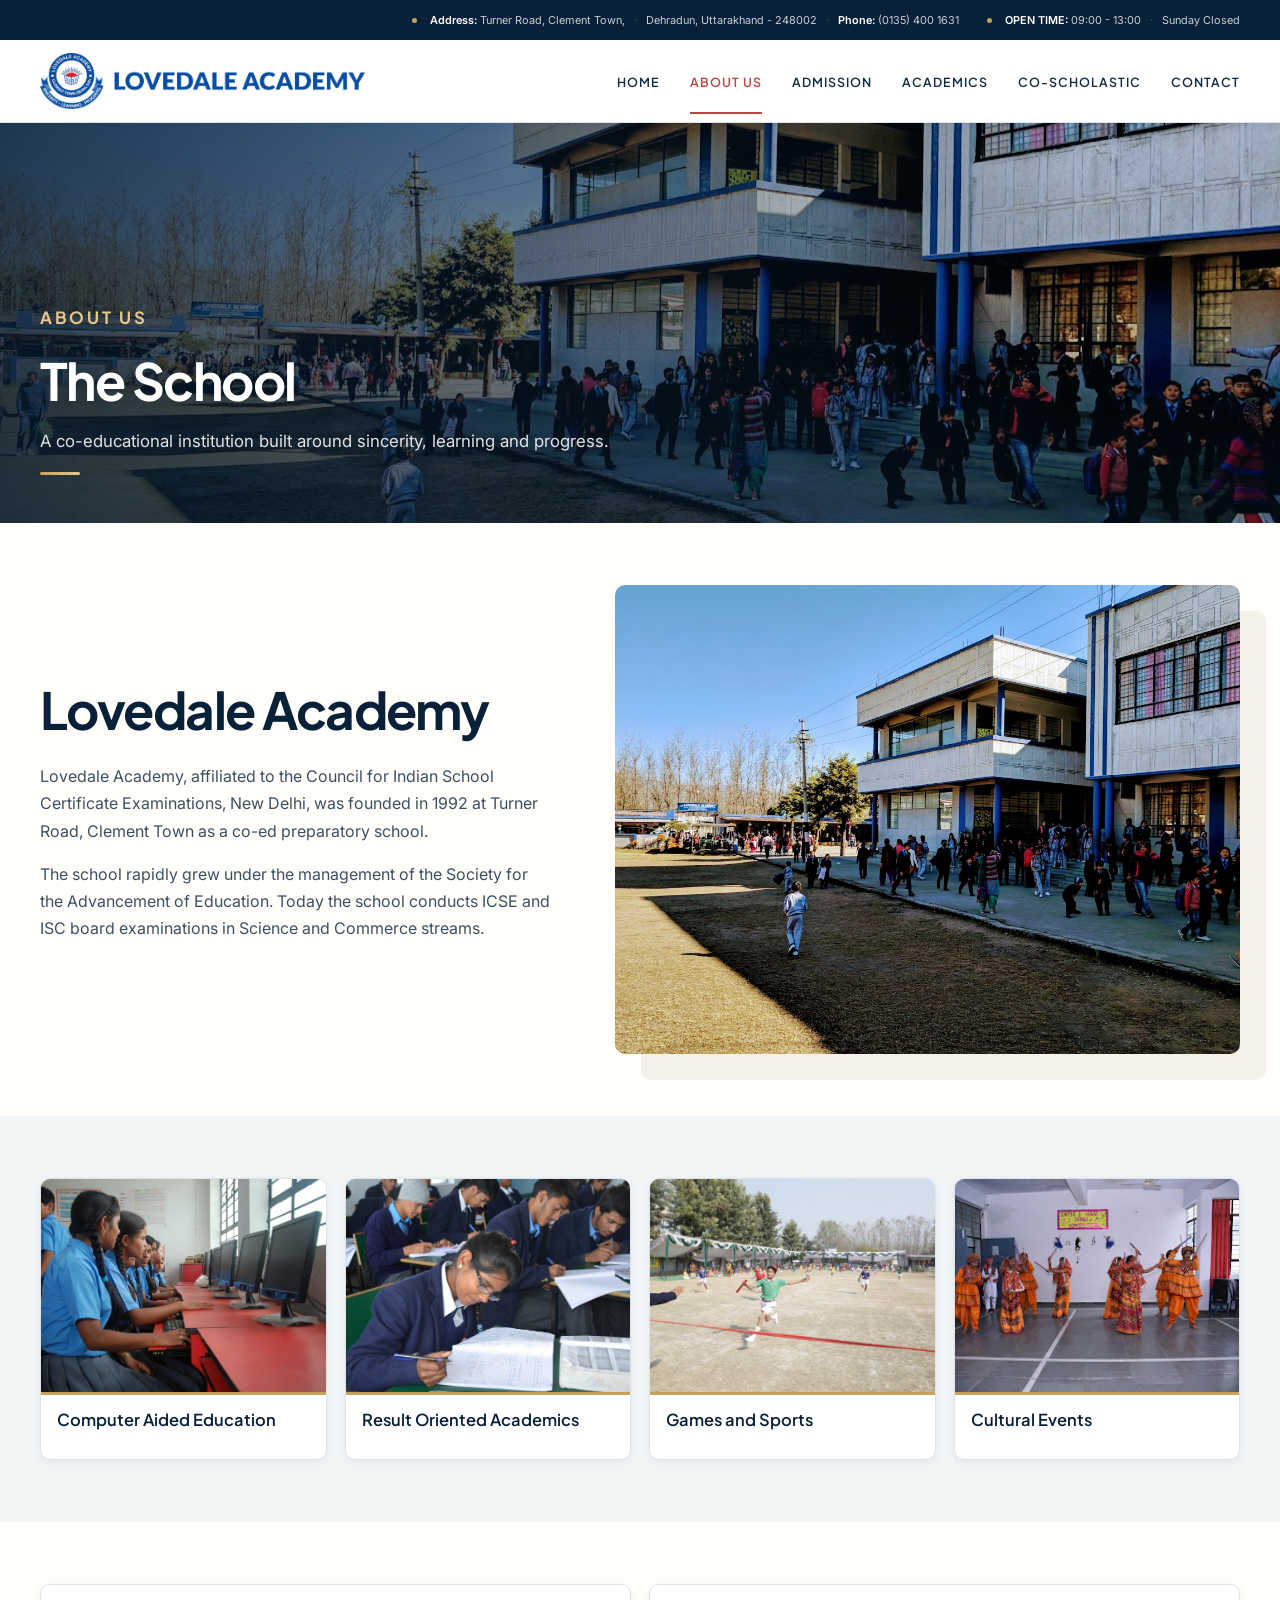
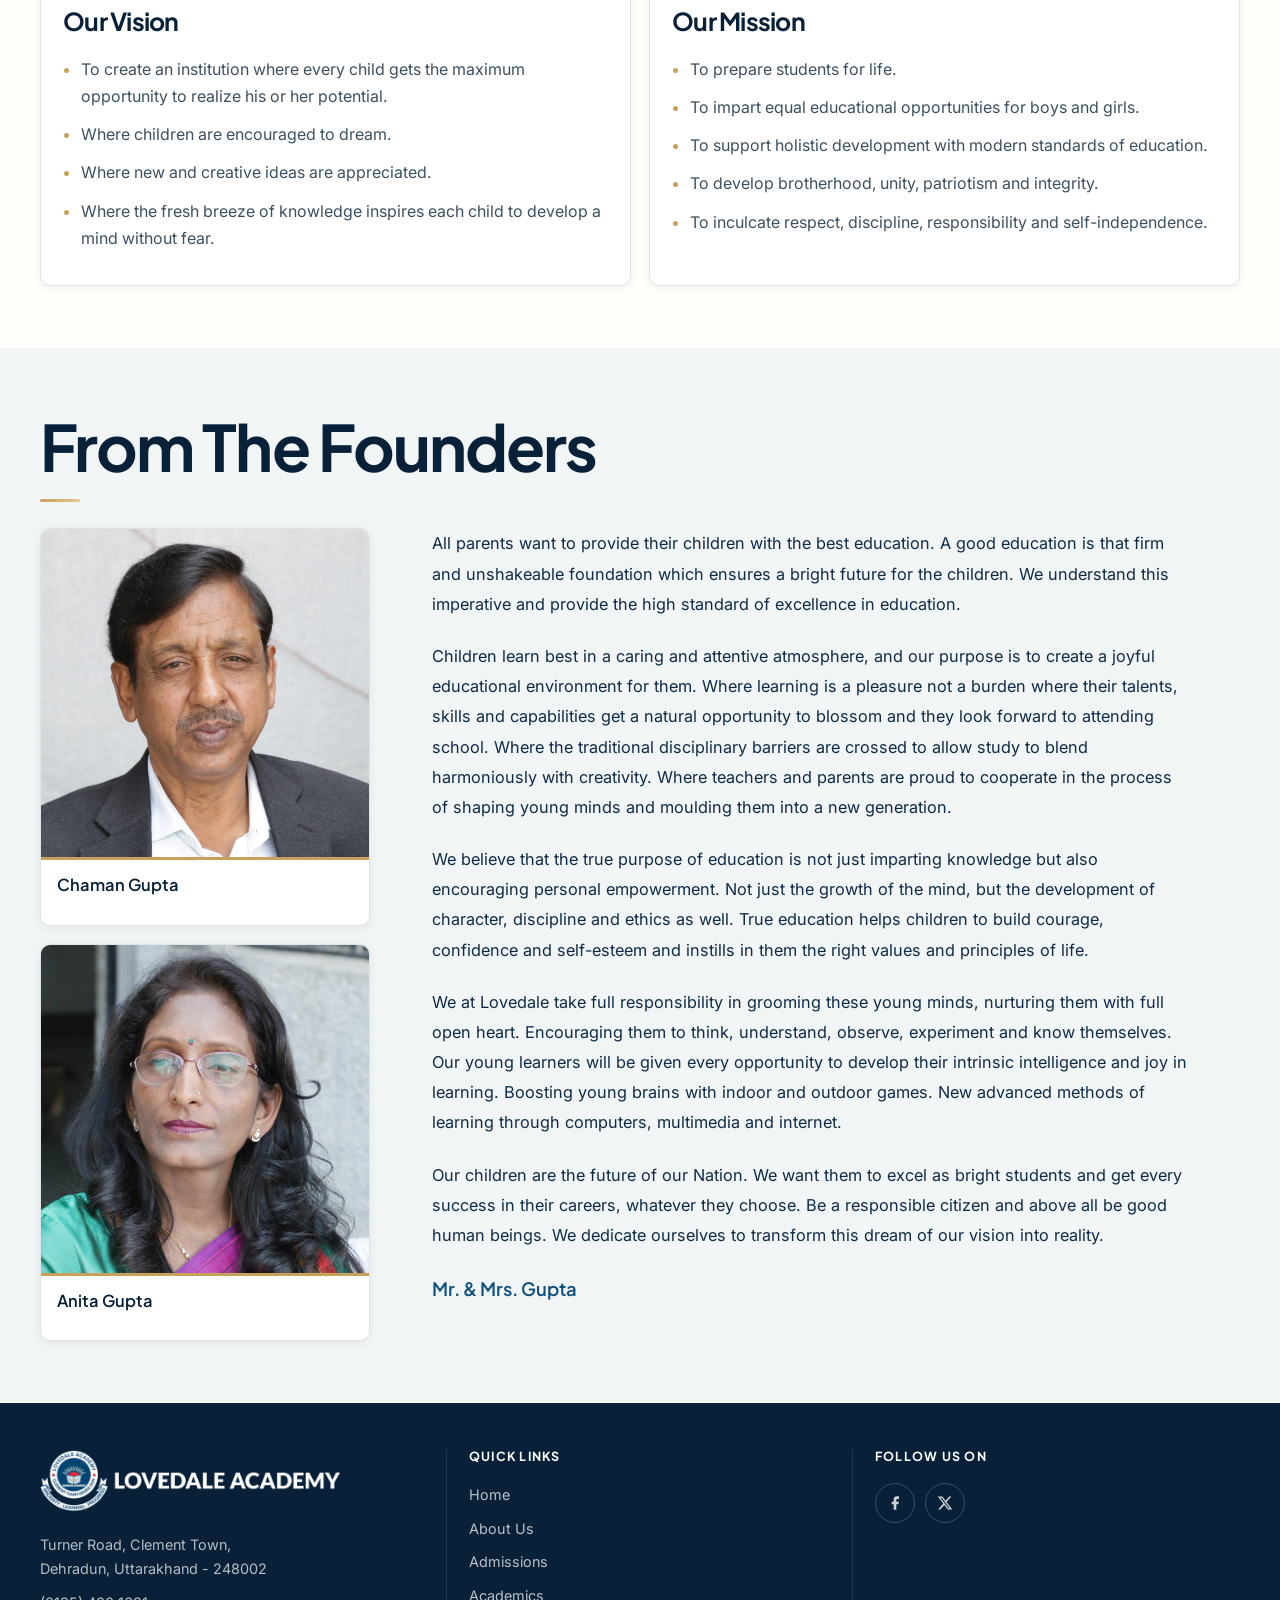
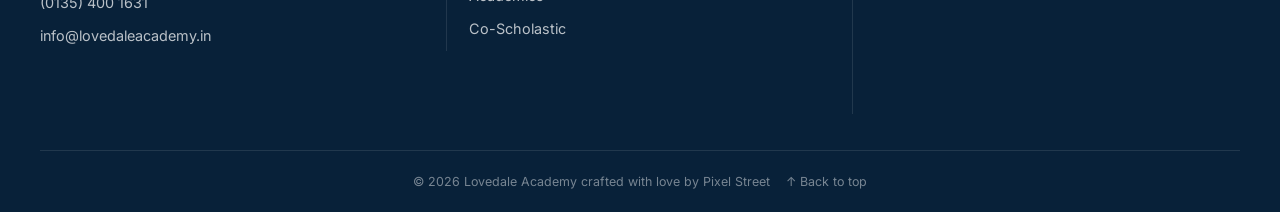
==== about-us/index.html @ 9c89d518 "Add high-res crest favicons, hero preloads, standardized tel links, and top body anchor across all p" ====
<!doctype html>
<html lang="en">
<head><meta charset="utf-8"><meta name="viewport" content="width=device-width, initial-scale=1"><title>About Us | Lovedale Academy</title><meta name="description" content="About Lovedale Academy, its vision, mission and founders — an ICSE school in Dehradun since 1992."><meta name="theme-color" content="#082139"><meta property="og:title" content="About Us | Lovedale Academy"><meta property="og:description" content="Learn about our history, vision, mission and founders."><meta property="og:type" content="website"><link rel="icon" type="image/png" sizes="32x32" href="../assets/images/favicon-32.png"><link rel="apple-touch-icon" sizes="180x180" href="../assets/images/favicon.png"><link rel="preconnect" href="https://fonts.googleapis.com"><link rel="preconnect" href="https://fonts.gstatic.com" crossorigin><link rel="preload" as="image" href="../assets/images/site/media/2022/03/the-school-img.jpg" fetchpriority="high"><link rel="stylesheet" href="../assets/css/lovedale.css?v=10"></head>
<body id="top">
  <header class="site-header">
    <div class="topbar">
      <div class="wrap">
        <a class="top-logo" href="../" aria-label="Lovedale Academy home"><img src="../assets/images/site/media/2022/04/lovedale-logo-full.png" alt="Lovedale Academy"></a>
        <div class="top-widgets" aria-label="School contact details">
          <div class="header-widget address-widget">
            <span class="header-icon" aria-hidden="true"></span>
            <div class="widget-copy"><p><strong>Address:</strong> Turner Road, Clement Town,</p><p>Dehradun, Uttarakhand - 248002</p><p><strong>Phone:</strong> (0135) 400 1631</p></div>
          </div>
          <div class="header-widget time-widget">
            <span class="header-icon" aria-hidden="true"></span>
            <div class="widget-copy"><p><strong>OPEN TIME:</strong> 09:00 - 13:00</p><p>Sunday Closed</p></div>
          </div>
        </div>
      </div>
    </div>
    <nav class="nav" aria-label="Main navigation"><div class="wrap">
      <a class="brand" href="../"><img class="brand-mark" src="../assets/images/site/media/2022/04/Lovedale_trans_logo-1-full.png" alt="Lovedale Academy logo"><span><strong>Lovedale Academy</strong><span>Sincerity ⏺ Learning ⏺ Progress</span></span></a>
      <button class="nav-toggle" type="button" aria-expanded="false" aria-label="Open navigation"><span></span><span></span><span></span><span></span></button>
      <ul class="menu"><li><a href="../">Home</a></li><li><a href="../about-us/" aria-current="page">About Us</a></li><li><a href="../admission/">Admission</a></li><li><a href="../academics/">Academics</a></li><li><a href="../co-scholastic/">Co-scholastic</a></li><li><a href="../contact-us/">Contact</a></li></ul>
    </div></nav>
  </header>
  <main>
    <section class="section split-page split-about"><div class="section-head"><p class="eyebrow">About Us</p><h1>The School</h1><p class="lead">A co-educational institution built around sincerity, learning and progress.</p></div></section>
    <section class="section"><div class="feature"><div><h2>Lovedale Academy</h2><p>Lovedale Academy, affiliated to the Council for Indian School Certificate Examinations, New Delhi, was founded in 1992 at Turner Road, Clement Town as a co-ed preparatory school.</p><p>The school rapidly grew under the management of the Society for the Advancement of Education. Today the school conducts ICSE and ISC board examinations in Science and Commerce streams.</p></div><img src="../assets/images/site/media/2022/03/the-school-img.jpg" alt="Lovedale Academy campus"></div></section>
    <section class="section soft"><div class="inner"><div class="grid four"><article class="card"><img src="../assets/images/site/media/2022/03/computer.jpg" alt="Computer aided education"><div class="body"><h3>Computer Aided Education</h3></div></article><article class="card"><img src="../assets/images/site/media/2022/03/exam3.jpg" alt="Students in examination"><div class="body"><h3>Result Oriented Academics</h3></div></article><article class="card"><img src="../assets/images/site/media/2022/03/sports.jpg" alt="Sports facilities"><div class="body"><h3>Games and Sports</h3></div></article><article class="card"><img src="../assets/images/site/media/2022/03/cultural.jpg" alt="Cultural events"><div class="body"><h3>Cultural Events</h3></div></article></div></div></section>
    <section class="section"><div class="grid two"><article class="card pad"><h2>Our Vision</h2><ul class="list"><li>To create an institution where every child gets the maximum opportunity to realize his or her potential.</li><li>Where children are encouraged to dream.</li><li>Where new and creative ideas are appreciated.</li><li>Where the fresh breeze of knowledge inspires each child to develop a mind without fear.</li></ul></article><article class="card pad"><h2>Our Mission</h2><ul class="list"><li>To prepare students for life.</li><li>To impart equal educational opportunities for boys and girls.</li><li>To support holistic development with modern standards of education.</li><li>To develop brotherhood, unity, patriotism and integrity.</li><li>To inculcate respect, discipline, responsibility and self-independence.</li></ul></article></div></section>
    <section class="section soft">
      <div class="inner">
        <div class="section-head">
          <h2>From The Founders</h2>
        </div>
        <div class="founders">
          <div class="founder-portraits">
            <article class="card"><img src="../assets/images/site/media/2022/03/founder-1.jpg" alt="Chaman Gupta"><div class="body"><h3>Chaman Gupta</h3></div></article>
            <article class="card"><img src="../assets/images/site/media/2022/03/founder-2.jpg" alt="Anita Gupta"><div class="body"><h3>Anita Gupta</h3></div></article>
          </div>
          <div class="founder-copy">
            <p>All parents want to provide their children with the best education. A good education is that firm and unshakeable foundation which ensures a bright future for the children. We understand this imperative and provide the high standard of excellence in education.</p>
            <p>Children learn best in a caring and attentive atmosphere, and our purpose is to create a joyful educational environment for them. Where learning is a pleasure not a burden where their talents, skills and capabilities get a natural opportunity to blossom and they look forward to attending school. Where the traditional disciplinary barriers are crossed to allow study to blend harmoniously with creativity. Where teachers and parents are proud to cooperate in the process of shaping young minds and moulding them into a new generation.</p>
            <p>We believe that the true purpose of education is not just imparting knowledge but also encouraging personal empowerment. Not just the growth of the mind, but the development of character, discipline and ethics as well. True education helps children to build courage, confidence and self-esteem and instills in them the right values and principles of life.</p>
            <p>We at Lovedale take full responsibility in grooming these young minds, nurturing them with full open heart. Encouraging them to think, understand, observe, experiment and know themselves. Our young learners will be given every opportunity to develop their intrinsic intelligence and joy in learning. Boosting young brains with indoor and outdoor games. New advanced methods of learning through computers, multimedia and internet.</p>
            <p>Our children are the future of our Nation. We want them to excel as bright students and get every success in their careers, whatever they choose. Be a responsible citizen and above all be good human beings. We dedicate ourselves to transform this dream of our vision into reality.</p>
            <p class="founder-signature">Mr. &amp; Mrs. Gupta</p>
          </div>
        </div>
      </div>
    </section>
  </main>
  <footer class="footer"><div class="wrap"><div class="grid three"><div><h3>Lovedale Academy</h3><p>Turner Road, Clement Town,<br>Dehradun, Uttarakhand - 248002</p><p><a href="tel:+911354001631">(0135) 400 1631</a></p><p><a href="mailto:info@lovedaleacademy.in">info@lovedaleacademy.in</a></p></div><div><h3>Quick Links</h3><p><a href="../">Home</a></p><p><a href="../about-us/">About Us</a></p><p><a href="../admission/">Admissions</a></p><p><a href="../academics/">Academics</a></p><p><a href="../co-scholastic/">Co-Scholastic</a></p></div><div><h3>Follow Us On</h3><p class="social"><a href="https://www.facebook.com/pages/category/Private-School/Lovedale-Academy-206906786098849/" aria-label="Facebook" rel="noopener noreferrer" target="_blank"><svg viewBox="0 0 24 24" aria-hidden="true" fill="currentColor"><path d="M18 2h-3a5 5 0 0 0-5 5v3H7v4h3v8h4v-8h3l1-4h-4V7a1 1 0 0 1 1-1h3z"/></svg></a><a href="https://twitter.com/LovedaleAcademy" aria-label="Twitter / X" rel="noopener noreferrer" target="_blank"><svg viewBox="0 0 24 24" aria-hidden="true" fill="currentColor"><path d="M18.244 2.25h3.308l-7.227 8.26 8.502 11.24H16.17l-5.214-6.817L4.99 21.75H1.68l7.73-8.835L1.254 2.25H8.08l4.713 6.231zm-1.161 17.52h1.833L7.084 4.126H5.117z"/></svg></a></p><iframe class="footer-map" title="Lovedale Academy location" loading="lazy" referrerpolicy="no-referrer-when-downgrade" src="https://www.google.com/maps/embed?pb=!1m14!1m8!1m3!1d5794.670298335396!2d77.99849138282258!3d30.278925194876223!3m2!1i1024!2i768!4f13.1!3m3!1m2!1s0x0%3A0x893889ed2d765c8!2sLovedale%20Academy!5e0!3m2!1sen!2sin!4v1650264212124!5m2!1sen!2sin"></iframe></div></div><div class="bottom">© 2026 Lovedale Academy crafted with love by Pixel Street <a class="back-to-top" href="#top">↑ Back to top</a></div></div></footer><script src="../assets/js/main.js"></script>
</body>
</html>
---- assets/css/lovedale.css ----
@import url("https://fonts.googleapis.com/css2?family=Plus+Jakarta+Sans:wght@400;500;600;700;800&family=Inter:wght@400;500;600&display=swap");

:root {
  --ink: #102b46;
  --ink-strong: #082139;
  --blue: #0d4f7a;
  --blue-soft: #e8f0f5;
  --red: #b9473d;
  --gold: #c7a15a;
  --gold-light: #e6c98a;
  --paper: #fffefa;
  --cream: #f5f1e8;
  --mist: #f2f5f6;
  --text: #3d5060;
  --muted: #5e7282;
  --line: #dfe5e7;
  --white: #ffffff;
  --shadow-sm: 0 2px 8px rgba(16, 43, 70, 0.07);
  --shadow: 0 8px 32px rgba(16, 43, 70, 0.1);
  --shadow-lg: 0 20px 56px rgba(16, 43, 70, 0.14);
  --radius: 10px;
  --radius-sm: 6px;
  font-family: "Inter", -apple-system, BlinkMacSystemFont, "Segoe UI", sans-serif;
}

* {
  box-sizing: border-box;
}

html {
  scroll-behavior: smooth;
  overflow-x: hidden;
}

body {
  margin: 0;
  color: var(--text);
  background: var(--paper);
  font-size: 16px;
  line-height: 1.7;
  -webkit-font-smoothing: antialiased;
  -webkit-tap-highlight-color: transparent;
  overflow-x: hidden;
}

body.menu-open {
  overflow: hidden;
}

img {
  display: block;
  max-width: 100%;
}

a {
  color: var(--ink);
  text-decoration: none;
  transition: color 180ms ease, background-color 180ms ease, border-color 180ms ease, transform 200ms ease, box-shadow 200ms ease;
}

a:hover {
  color: var(--red);
}

a:focus-visible,
button:focus-visible {
  outline: 3px solid rgba(199, 161, 90, 0.7);
  outline-offset: 4px;
}

.wrap,
.section,
.footer .wrap {
  width: min(1200px, calc(100% - 48px));
  margin: 0 auto;
}

/* ─── HEADER ─── */

.site-header {
  position: relative;
  z-index: 40;
  background: var(--white);
}

.topbar {
  background: var(--ink-strong);
  color: var(--white);
}

.topbar .wrap {
  min-height: 40px;
  display: flex;
  align-items: center;
  justify-content: flex-end;
  gap: 24px;
}

.top-logo {
  display: none;
}

.top-logo img {
  width: 100%;
  height: auto;
}

.top-widgets {
  display: flex;
  align-items: center;
  gap: 28px;
  margin-left: auto;
}

.header-widget {
  display: flex;
  align-items: center;
}

.header-icon {
  width: 5px;
  height: 5px;
  flex: 0 0 auto;
  margin-right: 13px;
  border-radius: 50%;
  background: var(--gold);
}

.widget-copy {
  display: flex;
  align-items: center;
  gap: 9px;
  padding-left: 0;
  border-left: 0;
}

.widget-copy p {
  margin: 0;
  color: rgba(255, 255, 255, 0.78);
  font-size: 0.68rem;
  line-height: 1.3;
  white-space: nowrap;
}

.widget-copy p + p::before {
  content: "·";
  margin-right: 9px;
  color: rgba(255, 255, 255, 0.3);
}

.widget-copy strong {
  color: var(--white);
  font-weight: 600;
}

/* ─── NAV ─── */

.nav {
  position: sticky;
  top: 0;
  z-index: 35;
  background: rgba(255, 255, 255, 0.96);
  border-top: 0;
  border-bottom: 1px solid var(--line);
  backdrop-filter: blur(14px);
  -webkit-backdrop-filter: blur(14px);
  box-shadow: var(--shadow-sm);
}

.nav .wrap {
  min-height: 82px;
  display: flex;
  align-items: center;
  justify-content: space-between;
  gap: 36px;
}

.brand {
  display: flex;
  width: min(325px, 30vw);
  flex: 0 0 auto;
}

.brand-mark {
  width: 100%;
  height: 58px;
  object-fit: contain;
  object-position: left center;
}

.brand > span {
  display: none;
}

.menu {
  display: flex;
  align-items: center;
  justify-content: center;
  gap: 30px;
  margin: 0;
  padding: 0;
  list-style: none;
}

.menu a {
  position: relative;
  display: block;
  padding: 22px 0 20px;
  color: var(--ink);
  font-family: "Plus Jakarta Sans", sans-serif;
  font-size: 0.78rem;
  font-weight: 600;
  letter-spacing: 0.08em;
  line-height: 24px;
  text-transform: uppercase;
}

.menu a::after {
  content: "";
  position: absolute;
  right: 0;
  bottom: 0;
  left: 0;
  height: 2px;
  background: var(--red);
  transform: scaleX(0);
  transform-origin: right;
  transition: transform 200ms ease;
}

.menu a:hover,
.menu a[aria-current="page"] {
  color: var(--red);
}

.menu a:hover::after,
.menu a[aria-current="page"]::after {
  transform: scaleX(1);
  transform-origin: left;
}

.nav-toggle {
  display: none;
  width: 42px;
  height: 42px;
  padding: 11px 8px;
  border: 0;
  background: transparent;
  cursor: pointer;
}

.nav-toggle span {
  display: block;
  width: 26px;
  height: 2px;
  margin: 5px 0;
  background: var(--ink);
  transition: transform 180ms ease, opacity 180ms ease;
}

.nav-toggle[aria-expanded="true"] span:nth-child(1),
.nav-toggle[aria-expanded="true"] span:nth-child(4) {
  opacity: 0;
}

.nav-toggle[aria-expanded="true"] span:nth-child(2) {
  transform: translateY(3.5px) rotate(45deg);
}

.nav-toggle[aria-expanded="true"] span:nth-child(3) {
  transform: translateY(-3.5px) rotate(-45deg);
}

/* ─── TYPOGRAPHY ─── */

h1,
h2,
h3,
h4,
h5 {
  margin: 0;
  color: var(--ink-strong);
  font-family: "Plus Jakarta Sans", sans-serif;
  line-height: 1.15;
}

h1,
h2 {
  letter-spacing: -0.03em;
}

/* ─── HERO ─── */

.hero {
  position: relative;
  min-height: min(580px, calc(100vh - 159px));
  display: grid;
  align-items: end;
  overflow: hidden;
  color: var(--white);
}

.hero::before {
  content: "";
  position: absolute;
  inset: 0;
  background:
    linear-gradient(90deg, rgba(6, 26, 44, 0.82) 0%, rgba(6, 26, 44, 0.42) 52%, rgba(6, 26, 44, 0.06) 82%),
    linear-gradient(0deg, rgba(6, 26, 44, 0.38), transparent 50%);
  z-index: 1;
}

.hero-bg {
  position: absolute;
  inset: -5%;
  background: url("../images/site/media/2022/07/sincerity-scaled.jpg") center 42% / cover no-repeat;
  animation: kenburns 20s ease-in-out infinite alternate;
  will-change: transform;
}

@keyframes kenburns {
  from { transform: scale(1); }
  to   { transform: scale(1.07); }
}

.hero .section {
  position: relative;
  z-index: 2;
  padding-top: 72px;
  padding-bottom: 46px;
}

.hero .hero-copy {
  max-width: 720px;
}

.eyebrow {
  margin: 0 0 18px;
  color: var(--red);
  font-family: "Plus Jakarta Sans", sans-serif;
  font-size: 0.72rem;
  font-weight: 700;
  letter-spacing: 0.16em;
  text-transform: uppercase;
}

.hero .eyebrow {
  color: #f2d69f;
}

.hero h1 {
  max-width: 1120px;
  color: var(--white);
  font-size: clamp(2.4rem, 4.2vw, 4rem);
  font-weight: 700;
  line-height: 1.05;
}

.hero .motto {
  display: flex;
  align-items: center;
  flex-wrap: wrap;
  gap: 0.12em 0;
  letter-spacing: -0.04em;
}

.hero .motto-word {
  display: inline-flex;
  align-items: center;
  white-space: nowrap;
  opacity: 0;
  transform: translateY(20px);
  animation: fadeUp 0.6s forwards;
}

.hero .motto-word:nth-child(1) { animation-delay: 0.1s; }
.hero .motto-word:nth-child(2) { animation-delay: 0.28s; }
.hero .motto-word:nth-child(3) { animation-delay: 0.46s; }

@keyframes fadeUp {
  to {
    opacity: 1;
    transform: translateY(0);
  }
}

.hero .motto-word + .motto-word::before {
  content: "";
  width: 0.1em;
  height: 0.1em;
  margin: 0 0.34em;
  flex: 0 0 auto;
  border-radius: 50%;
  background: var(--gold);
}

.hero-tagline {
  margin: 20px 0 32px;
  color: rgba(255, 255, 255, 0.82);
  font-size: clamp(0.95rem, 1.5vw, 1.1rem);
  font-weight: 400;
  line-height: 1.7;
  opacity: 0;
  animation: fadeUp 0.6s 0.6s forwards;
}

.hero p {
  max-width: 650px;
  margin: 28px 0 34px;
  color: rgba(255, 255, 255, 0.86);
  font-size: clamp(1rem, 1.6vw, 1.17rem);
  line-height: 1.7;
}

.hero .actions {
  opacity: 0;
  animation: fadeUp 0.6s 0.76s forwards;
}

.actions {
  display: flex;
  align-items: center;
  flex-wrap: wrap;
  gap: 12px;
}

/* ─── BUTTONS ─── */

.button {
  min-height: 49px;
  display: inline-flex;
  align-items: center;
  justify-content: center;
  padding: 13px 24px;
  border: 1px solid var(--ink);
  border-radius: var(--radius-sm);
  background: var(--ink);
  color: var(--white);
  font-family: "Plus Jakarta Sans", sans-serif;
  font-size: 0.75rem;
  font-weight: 700;
  letter-spacing: 0.08em;
  line-height: 1.2;
  text-transform: uppercase;
  box-shadow: var(--shadow-sm);
}

.button:hover,
.button.secondary {
  border-color: var(--red);
  background: var(--red);
  color: var(--white);
  transform: translateY(-2px);
  box-shadow: 0 8px 24px rgba(185, 71, 61, 0.3);
}

.button.outline {
  border-color: var(--ink);
  background: transparent;
  color: var(--ink);
  box-shadow: none;
}

.button.outline:hover {
  border-color: var(--ink);
  background: var(--ink);
  color: var(--white);
  transform: translateY(-2px);
}

.hero .button {
  border-color: var(--white);
  background: var(--white);
  color: var(--ink);
  box-shadow: 0 4px 20px rgba(0,0,0,0.18);
}

.hero .button:hover {
  border-color: var(--gold);
  background: var(--gold);
  color: var(--ink-strong);
  box-shadow: 0 8px 28px rgba(199,161,90,0.35);
}

.hero .button.outline {
  border-color: rgba(255, 255, 255, 0.55);
  background: transparent;
  color: var(--white);
  box-shadow: none;
}

.hero .button.outline:hover {
  border-color: var(--white);
  background: rgba(255, 255, 255, 0.14);
  color: var(--white);
}

.hero-facts {
  display: flex;
  flex-wrap: wrap;
  gap: 12px 28px;
  margin-top: 48px;
  color: rgba(255, 255, 255, 0.72);
  font-size: 0.76rem;
  letter-spacing: 0.08em;
  text-transform: uppercase;
}

.hero-facts span {
  display: flex;
  align-items: center;
  gap: 10px;
}

.hero-facts span::before {
  content: "";
  width: 5px;
  height: 5px;
  border-radius: 50%;
  background: var(--gold);
}

/* ─── ANNOUNCEMENT / ADMISSION CALLOUT ─── */

.announcement {
  width: 100%;
  padding: 0;
  background: var(--cream);
  color: var(--ink);
}

.announcement.admission-callout {
  width: 100%;
  margin: 0;
  background: linear-gradient(105deg, #1a3d58 0%, #0d4f7a 50%, #1a3d58 100%);
  border-bottom: none;
}

.announcement.admission-callout .inner {
  width: min(1200px, calc(100% - 48px));
  min-height: 92px;
  display: flex;
  align-items: center;
  justify-content: space-between;
  gap: 28px;
  padding: 18px 0;
  margin: 0 auto;
}

.announcement.admission-callout h3 {
  color: var(--white);
  font-size: 1.15rem;
  font-weight: 700;
}

.announcement.admission-callout p {
  margin: 4px 0 0;
  color: rgba(255, 255, 255, 0.75);
  font-size: 0.95rem;
}

.announcement.admission-callout .button {
  flex-shrink: 0;
  border-color: var(--gold);
  background: var(--gold);
  color: var(--ink-strong);
  animation: pulse-glow 2.5s ease-in-out infinite;
}

.announcement.admission-callout .button:hover {
  border-color: var(--gold-light);
  background: var(--gold-light);
  color: var(--ink-strong);
  animation: none;
  transform: translateY(-2px);
}

@keyframes pulse-glow {
  0%, 100% { box-shadow: 0 4px 16px rgba(199,161,90,0.3); }
  50%       { box-shadow: 0 4px 28px rgba(199,161,90,0.6); }
}

.announcement .inner {
  width: min(1200px, calc(100% - 48px));
  min-height: 108px;
  margin: 0 auto;
  display: grid;
  grid-template-columns: auto 1fr auto;
  align-items: center;
  gap: 24px;
}

.announcement .icon {
  width: 52px;
  height: 52px;
  display: grid;
  place-items: center;
  border: 1px solid rgba(16, 43, 70, 0.18);
  border-radius: 50%;
  color: var(--red);
  font-family: "Plus Jakarta Sans", sans-serif;
  font-size: 0.7rem;
  font-weight: 700;
  letter-spacing: 0.04em;
}

.announcement h2,
.announcement h3 {
  font-size: 1.15rem;
  font-weight: 600;
}

.announcement p {
  margin: 5px 0 0;
  color: var(--muted);
}

/* ─── SECTIONS ─── */

.section {
  padding-top: 62px;
  padding-bottom: 62px;
}

.section.tight {
  padding-top: 38px;
  padding-bottom: 38px;
}

.section.soft {
  width: 100%;
  max-width: none;
  background: var(--mist);
}

.section.soft > .inner,
.band > .inner {
  width: min(1200px, calc(100% - 48px));
  margin: 0 auto;
}

.section-head {
  max-width: 780px;
  margin-bottom: 26px;
}

.section-head.center {
  margin-right: auto;
  margin-left: auto;
  text-align: center;
}

.section-head h1,
.section-head h2 {
  font-size: clamp(2.4rem, 5vw, 4.2rem);
  font-weight: 700;
}

.section-head::after,
.divider::after {
  content: "";
  display: block;
  width: 40px;
  height: 3px;
  margin-top: 16px;
  background: linear-gradient(90deg, var(--gold), var(--gold-light));
  border-radius: 2px;
}

.section-head.center::after,
.divider.center::after {
  margin-right: auto;
  margin-left: auto;
}

.lead {
  color: var(--text);
  font-size: 1.07rem;
}

/* ─── GRID ─── */

.grid {
  display: grid;
  gap: 18px;
}

.grid.two {
  grid-template-columns: repeat(2, minmax(0, 1fr));
}

.grid.three {
  grid-template-columns: repeat(3, minmax(0, 1fr));
}

.grid.four {
  grid-template-columns: repeat(4, minmax(0, 1fr));
}

/* ─── CARDS ─── */

.card {
  overflow: hidden;
  background: var(--white);
  border: 1px solid var(--line);
  border-radius: var(--radius);
  transition: transform 280ms ease, box-shadow 280ms ease;
  box-shadow: var(--shadow-sm);
}

.card:hover {
  transform: translateY(-5px);
  box-shadow: var(--shadow-lg);
}

.card.pad {
  min-height: 100%;
  padding: 22px;
}

.card img {
  width: 100%;
  aspect-ratio: 4 / 3;
  object-fit: cover;
  transition: transform 600ms ease;
}

.card:hover img {
  transform: scale(1.04);
}

.card h2 {
  margin-bottom: 16px;
  font-size: 1.55rem;
}

.card h3 {
  margin-bottom: 10px;
  font-size: 1.03rem;
  font-weight: 600;
  line-height: 1.35;
}

.card .body {
  padding: 14px 16px 18px;
  border-top: 3px solid var(--gold);
}

.card .body p {
  margin: 8px 0 0;
}

/* ─── FEATURE ─── */

.feature {
  display: grid;
  grid-template-columns: minmax(0, 0.9fr) minmax(420px, 1.1fr);
  gap: clamp(34px, 5vw, 64px);
  align-items: center;
}

.feature > div {
  max-width: 570px;
}

.feature h2 {
  margin-bottom: 24px;
  font-size: clamp(2.2rem, 4vw, 3.6rem);
  font-weight: 700;
}

.feature img {
  width: 100%;
  aspect-ratio: 4 / 3;
  object-fit: cover;
  border-radius: var(--radius);
  box-shadow: 26px 26px 0 var(--cream);
}

/* ─── SCHOOL INTRO ─── */

.school-intro {
  max-width: 840px;
  margin: 0 auto 32px;
  text-align: center;
}

.school-intro p {
  margin: 0 auto 26px;
  font-size: 1.06rem;
}

/* ─── FOUNDERS ─── */

.founders {
  display: grid;
  grid-template-columns: minmax(240px, 0.58fr) minmax(0, 1.42fr);
  gap: clamp(34px, 5vw, 62px);
  align-items: start;
}

.founder-portraits {
  display: grid;
  gap: 18px;
}

.founder-portraits .card img {
  aspect-ratio: 1 / 1;
  object-position: center top;
}

.founder-copy {
  max-width: 760px;
  color: var(--ink);
  font-size: 1.02rem;
  line-height: 1.85;
}

.founder-copy p {
  margin: 0 0 22px;
}

.founder-signature {
  color: var(--blue);
  font-family: "Plus Jakarta Sans", sans-serif;
  font-size: 1.15rem;
  font-weight: 600;
}

/* ─── ACADEMICS STEPS ─── */

.grid.steps {
  grid-template-columns: repeat(3, minmax(0, 1fr));
  gap: 1px;
  background: var(--line);
  border: 1px solid var(--line);
  border-radius: var(--radius);
  overflow: hidden;
}

.program {
  min-height: 160px;
  display: grid;
  grid-template-columns: auto 1fr;
  align-content: start;
  gap: 14px;
  padding: 20px;
  background: var(--white);
  transition: background 220ms ease;
}

.program:hover {
  background: #fafeff;
}

.program .num {
  width: 38px;
  height: 38px;
  display: grid;
  place-items: center;
  border-radius: 50%;
  background: linear-gradient(135deg, var(--ink), var(--blue));
  color: var(--white);
  font-family: "Plus Jakarta Sans", sans-serif;
  font-size: 0.78rem;
  font-weight: 700;
}

.program h3 {
  margin: 6px 0 12px;
  font-size: 1.06rem;
  font-weight: 600;
}

.program p {
  margin: 0;
  color: var(--muted);
  font-size: 0.92rem;
}

/* ─── STATS ─── */

.stats {
  width: 100%;
  max-width: none;
  padding-top: 44px;
  padding-bottom: 44px;
  background: linear-gradient(135deg, #0a2035 0%, #102b46 50%, #133352 100%);
  color: var(--white);
  position: relative;
  overflow: hidden;
}

.stats::before {
  content: "";
  position: absolute;
  inset: 0;
  background-image: radial-gradient(circle at 20% 50%, rgba(199,161,90,0.08) 0%, transparent 60%),
                    radial-gradient(circle at 80% 50%, rgba(13,79,122,0.15) 0%, transparent 60%);
}

.stats .grid {
  position: relative;
  width: min(1200px, calc(100% - 48px));
  margin: 0 auto;
}

.stat {
  min-height: 98px;
  display: flex;
  flex-direction: column;
  align-items: center;
  justify-content: center;
  text-align: center;
  border-right: 1px solid rgba(255, 255, 255, 0.12);
}

.stat:last-child {
  border-right: 0;
}

.stat strong {
  display: block;
  color: var(--gold-light);
  font-family: "Plus Jakarta Sans", sans-serif;
  font-size: clamp(2.2rem, 3.5vw, 2.8rem);
  font-weight: 700;
  line-height: 1;
  letter-spacing: -0.02em;
}

.stat span {
  display: block;
  margin-top: 10px;
  color: rgba(255, 255, 255, 0.6);
  font-size: 0.71rem;
  letter-spacing: 0.12em;
  text-transform: uppercase;
}

/* ─── SPLIT PAGE HERO (SUBPAGES) ─── */

.split-page {
  position: relative;
  width: 100%;
  max-width: none;
  min-height: 400px;
  display: grid;
  align-items: end;
  overflow: hidden;
  padding-top: 0;
  padding-bottom: 0;
  background-color: var(--ink);
  background-position: center;
  background-size: cover;
  color: var(--white);
  border-bottom: 0;
}

.split-page::before {
  content: "";
  position: absolute;
  inset: 0;
  background:
    linear-gradient(90deg, rgba(6, 26, 44, 0.82) 0%, rgba(6, 26, 44, 0.44) 55%, rgba(6, 26, 44, 0.08) 85%),
    linear-gradient(0deg, rgba(6, 26, 44, 0.35), transparent 50%);
}

.split-about {
  background-image: url("../images/site/media/2022/03/the-school-img.jpg");
  background-position: center 48%;
}

.split-admission {
  background-image: url("../images/site/media/2022/03/pre-primary.jpg");
  background-position: center 42%;
}

.split-academics {
  background-image: url("../images/site/media/2022/03/higher.jpg");
  background-position: center 45%;
}

.split-co-scholastic {
  background-image: url("../images/site/media/2022/03/sports.jpg");
  background-position: center 48%;
}

.split-contact {
  background-image: url("../images/site/media/2022/03/banner-imag-1.jpg");
  background-position: center 42%;
}

.split-page .section-head {
  position: relative;
  z-index: 1;
  width: min(760px, calc(100% - 48px));
  margin: 0 0 48px max(24px, calc((100vw - 1200px) / 2));
  padding: 0;
  background: transparent;
  box-shadow: none;
  backdrop-filter: none;
  -webkit-backdrop-filter: none;
  border-radius: 0;
}

.split-page .section-head::after {
  background: linear-gradient(90deg, var(--gold), var(--gold-light));
}

.split-page h1 {
  color: var(--white);
  font-size: clamp(2.4rem, 4vw, 3.8rem);
  font-weight: 700;
  text-shadow: 0 2px 16px rgba(6, 26, 44, 0.4);
}

.split-page p {
  max-width: 600px;
  color: rgba(255, 255, 255, 0.88);
  font-size: 1.05rem;
}

.split-page .eyebrow {
  color: var(--gold-light);
  text-shadow: none;
}

/* ─── LIST ─── */

.list {
  margin: 20px 0 0;
  padding-left: 1.15rem;
}

.list li {
  margin-bottom: 11px;
}

.list li::marker {
  color: var(--gold);
}

/* ─── NOTICE ─── */

.notice {
  margin: 28px 0;
  padding: 17px 22px;
  border-left: 4px solid var(--gold);
  background: var(--cream);
  border-radius: 0 var(--radius-sm) var(--radius-sm) 0;
  color: var(--ink);
}

/* ─── CONTACT STRIP ─── */

.contact-strip {
  width: 100%;
  max-width: none;
  padding: 0;
  background: var(--ink);
  color: var(--white);
}

.contact-strip h2 {
  color: var(--white);
}

.contact-strip .inner {
  width: min(1200px, calc(100% - 48px));
  min-height: 108px;
  margin: 0 auto;
  display: flex;
  align-items: center;
  justify-content: space-between;
  gap: 24px;
}

/* ─── MAP ─── */

.map {
  width: 100%;
  min-height: 480px;
  display: block;
  border: 0;
  border-radius: var(--radius);
  filter: saturate(0.72) contrast(1.05);
}

/* ─── FOOTER ─── */

.footer {
  background: var(--ink-strong);
  color: rgba(255, 255, 255, 0.7);
}

.footer .grid {
  align-items: start;
  padding: 46px 0 36px;
}

.footer .grid > div + div {
  padding-left: 22px;
  border-left: 1px solid rgba(255, 255, 255, 0.10);
}

.footer .grid > div:first-child::before {
  content: "";
  display: block;
  width: min(300px, 100%);
  height: 62px;
  margin-bottom: 22px;
  background: url("../images/site/media/2022/04/lovedale-logo-full.png") left center / contain no-repeat;
}

.footer .grid > div:first-child h3 {
  display: none;
}

.footer h2,
.footer h3 {
  margin-bottom: 20px;
  color: var(--white);
  font-size: 0.78rem;
  font-weight: 700;
  letter-spacing: 0.1em;
  text-transform: uppercase;
}

.footer p {
  margin: 0 0 9px;
  font-size: 0.9rem;
}

.footer a {
  color: rgba(255, 255, 255, 0.72);
}

.footer a:hover {
  color: var(--gold);
}

.footer .social {
  display: flex;
  gap: 10px;
  margin-bottom: 22px;
}

.footer .social a {
  width: 40px;
  height: 40px;
  display: grid;
  place-items: center;
  border: 1px solid rgba(255, 255, 255, 0.2);
  border-radius: 50%;
  color: rgba(255, 255, 255, 0.8);
  transition: border-color 180ms ease, color 180ms ease, background-color 180ms ease, transform 180ms ease;
}

.footer .social a:hover {
  border-color: var(--gold);
  color: var(--gold);
  background-color: rgba(199, 161, 90, 0.1);
  transform: translateY(-2px);
}

.footer .social svg {
  width: 16px;
  height: 16px;
  fill: currentColor;
}

.footer-map {
  width: 100%;
  height: 160px;
  border: 0;
  border-radius: var(--radius-sm);
  filter: saturate(0.55) contrast(1.05);
}

.footer .bottom {
  padding: 20px 0;
  border-top: 1px solid rgba(255, 255, 255, 0.1);
  color: rgba(255, 255, 255, 0.45);
  font-size: 0.78rem;
  text-align: center;
  display: flex;
  align-items: center;
  justify-content: center;
  gap: 16px;
}

.footer .back-to-top {
  color: rgba(255, 255, 255, 0.45);
  font-size: 0.78rem;
  text-decoration: none;
  transition: color 180ms;
}

.footer .back-to-top:hover {
  color: var(--gold);
}

/* ─── SCROLL REVEAL ANIMATIONS ─── */

.reveal {
  opacity: 0;
  transform: translateY(28px);
  transition: opacity 0.55s ease, transform 0.55s ease;
}

.reveal.visible {
  opacity: 1;
  transform: translateY(0);
}

.reveal-delay-1 { transition-delay: 0.08s; }
.reveal-delay-2 { transition-delay: 0.16s; }
.reveal-delay-3 { transition-delay: 0.24s; }
.reveal-delay-4 { transition-delay: 0.32s; }
.reveal-delay-5 { transition-delay: 0.40s; }
.reveal-delay-6 { transition-delay: 0.48s; }
.reveal-delay-7 { transition-delay: 0.56s; }
.reveal-delay-8 { transition-delay: 0.64s; }

/* ─── RESPONSIVE ─── */

@media (max-width: 960px) {
  .topbar .wrap {
    gap: 22px;
  }

  .top-logo {
    width: min(310px, 34vw);
  }

  .time-widget {
    display: none;
  }

  .grid.four {
    grid-template-columns: repeat(2, minmax(0, 1fr));
  }

  .grid.steps {
    grid-template-columns: repeat(2, minmax(0, 1fr));
  }

  .feature {
    grid-template-columns: 1fr;
  }

  .founders {
    grid-template-columns: minmax(220px, 0.5fr) minmax(0, 1.5fr);
    gap: 30px;
  }

  .feature > div {
    max-width: 760px;
  }

  .feature img {
    box-shadow: 18px 18px 0 var(--cream);
  }
}

@media (max-width: 760px) {
  body {
    font-size: 15px;
  }

  .wrap,
  .section,
  .footer .wrap {
    width: min(100% - 32px, 1200px);
  }

  .topbar {
    display: none;
  }

  .nav .wrap {
    min-height: 75px;
    justify-content: space-between;
  }

  .brand {
    display: flex;
    width: min(250px, calc(100% - 62px));
  }

  .brand-mark {
    width: 100%;
    height: 47px;
    object-fit: contain;
    object-position: left center;
  }

  .brand > span {
    display: none;
  }

  .nav-toggle {
    display: block;
  }

  .menu {
    position: fixed;
    inset: 75px 0 0;
    display: flex;
    flex-direction: column;
    align-items: stretch;
    justify-content: flex-start;
    gap: 0;
    padding: 30px 24px;
    background: var(--paper);
    opacity: 0;
    pointer-events: none;
    transform: translateY(-12px);
    transition: opacity 180ms ease, transform 180ms ease;
  }

  .menu.open {
    opacity: 1;
    pointer-events: auto;
    transform: translateY(0);
  }

  .menu li {
    border-bottom: 1px solid var(--line);
  }

  .menu a {
    padding: 17px 4px;
    font-size: 0.88rem;
  }

  .menu a::after {
    display: none;
  }

  .hero {
    min-height: 500px;
    align-items: end;
  }

  .hero .section {
    padding-top: 80px;
    padding-bottom: 42px;
  }

  .hero .motto {
    flex-direction: column;
    align-items: flex-start;
    gap: 4px;
    letter-spacing: -0.03em;
  }

  .hero .motto-word + .motto-word::before {
    display: none;
  }

  .hero p {
    margin-top: 22px;
    margin-bottom: 27px;
  }

  .hero-facts {
    gap: 10px 18px;
    margin-top: 34px;
  }

  .announcement .inner {
    width: min(100% - 32px, 1200px);
    grid-template-columns: auto 1fr;
    padding: 22px 0;
  }

  .announcement .button {
    grid-column: 1 / -1;
    width: 100%;
  }

  .announcement.admission-callout {
    width: 100%;
    margin-top: 0;
  }

  .announcement.admission-callout .inner {
    width: min(100% - 32px, 1200px);
    padding: 22px 0;
    flex-direction: column;
    align-items: flex-start;
  }

  .announcement.admission-callout .button {
    width: 100%;
  }

  .section {
    padding-top: 48px;
    padding-bottom: 48px;
  }

  .section.soft > .inner,
  .band > .inner {
    width: min(100% - 32px, 1200px);
  }

  .section-head {
    margin-bottom: 20px;
  }

  .section-head h1,
  .section-head h2 {
    font-size: clamp(2.2rem, 11vw, 3.2rem);
  }

  .grid.two,
  .grid.three,
  .grid.four,
  .grid.steps {
    grid-template-columns: 1fr;
  }

  .grid.steps {
    gap: 1px;
  }

  .program {
    min-height: auto;
  }

  .feature {
    gap: 32px;
  }

  .founders {
    grid-template-columns: 1fr;
  }

  .founder-portraits {
    grid-template-columns: repeat(2, minmax(0, 1fr));
  }

  .feature img {
    box-shadow: 12px 12px 0 var(--cream);
  }

  .stats .grid {
    width: min(100% - 32px, 1200px);
    grid-template-columns: repeat(2, minmax(0, 1fr));
  }

  .stat {
    min-height: 110px;
    border-right: 0;
    border-bottom: 1px solid rgba(255, 255, 255, 0.12);
  }

  .stat:nth-last-child(-n + 2) {
    border-bottom: 0;
  }

  .split-page {
    min-height: 340px;
  }

  .split-page .section-head {
    width: calc(100% - 32px);
    margin: 0 16px 36px;
    padding: 0;
  }

  .split-page h1 {
    font-size: clamp(2.1rem, 10vw, 2.9rem);
  }

  .contact-strip .inner {
    width: min(100% - 32px, 1200px);
    min-height: 132px;
    flex-direction: column;
    align-items: flex-start;
    justify-content: center;
  }

  .footer .grid {
    padding-top: 46px;
    padding-bottom: 32px;
  }

  .footer .grid > div + div {
    padding-top: 22px;
    padding-left: 0;
    border-top: 1px solid rgba(255, 255, 255, 0.10);
    border-left: 0;
  }

  .footer .bottom {
    flex-direction: column;
    gap: 8px;
  }
}

@media (prefers-reduced-motion: reduce) {
  html {
    scroll-behavior: auto;
  }

  *,
  *::before,
  *::after {
    scroll-behavior: auto !important;
    transition-duration: 0.01ms !important;
    animation-duration: 0.01ms !important;
    animation-iteration-count: 1 !important;
  }

  .hero .motto-word,
  .hero-tagline,
  .hero .actions {
    opacity: 1;
    transform: none;
    animation: none;
  }

  .hero-bg {
    animation: none;
    inset: 0;
  }
}
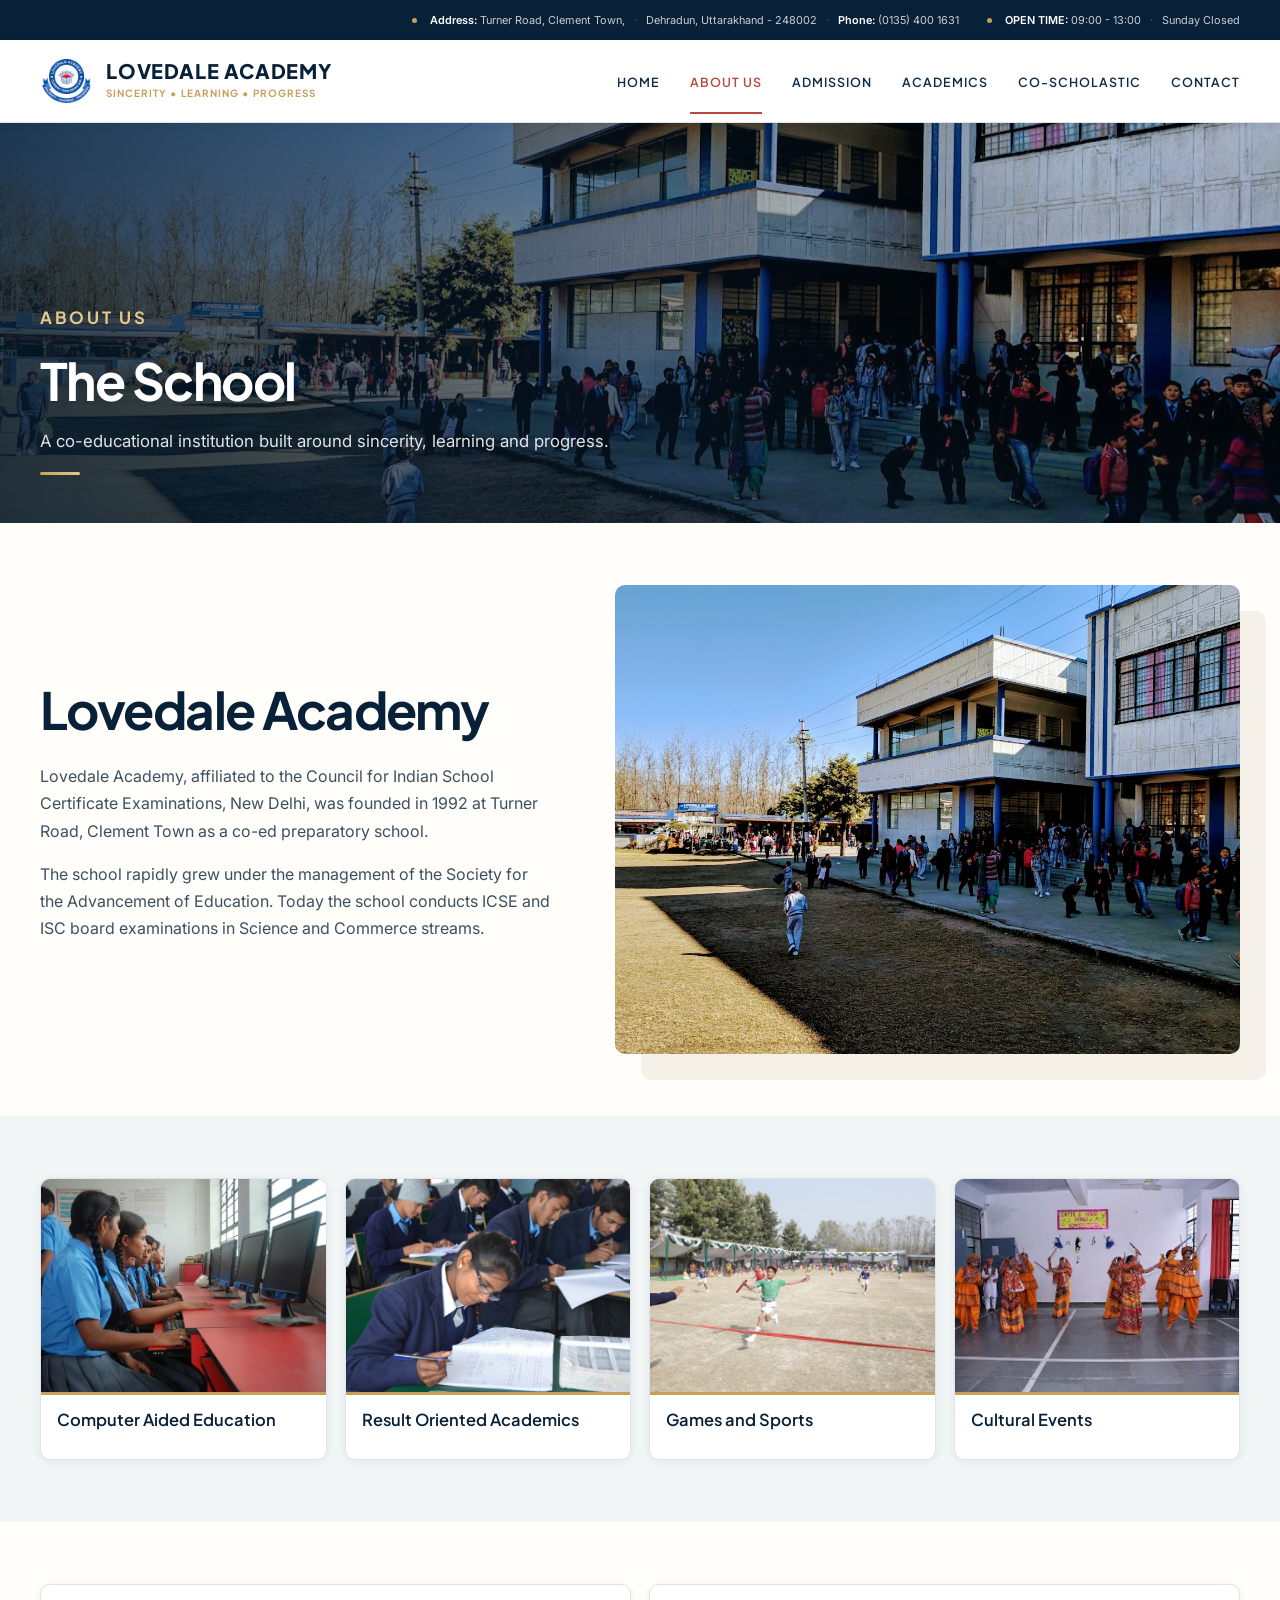
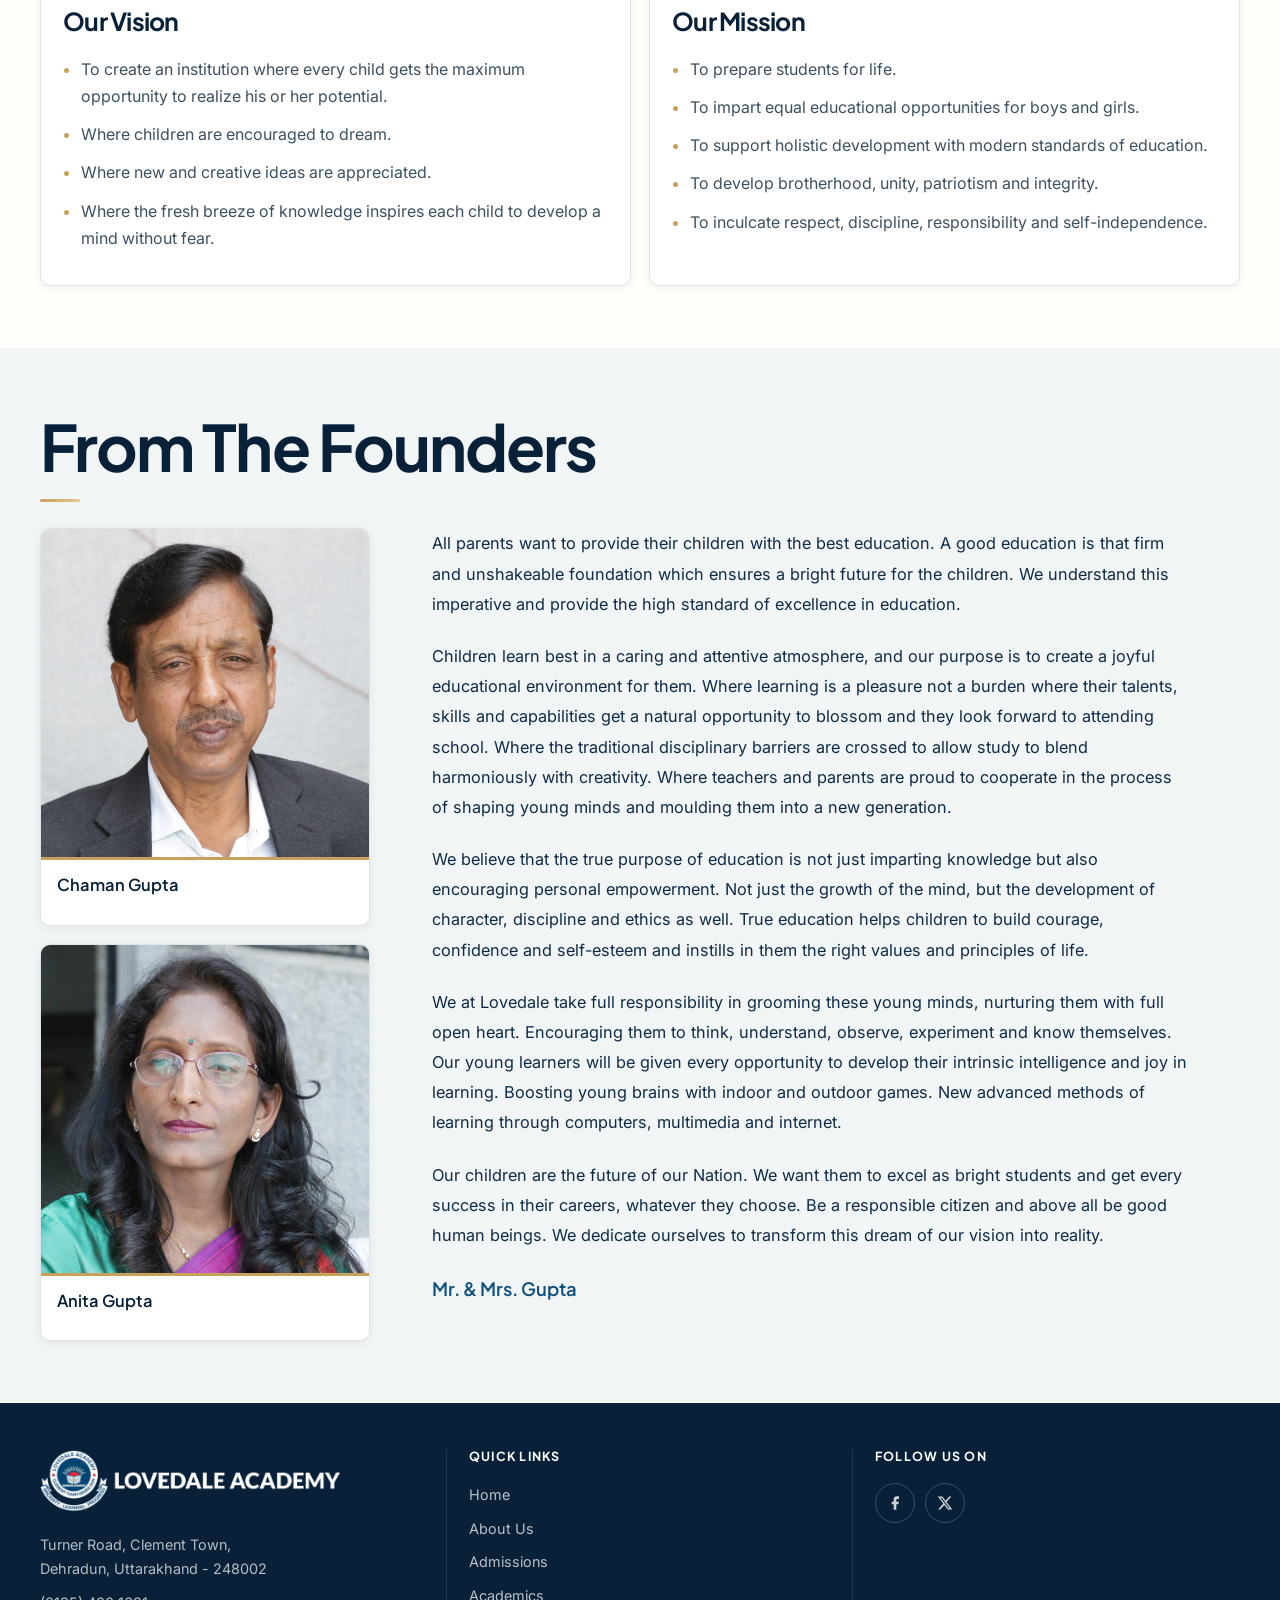
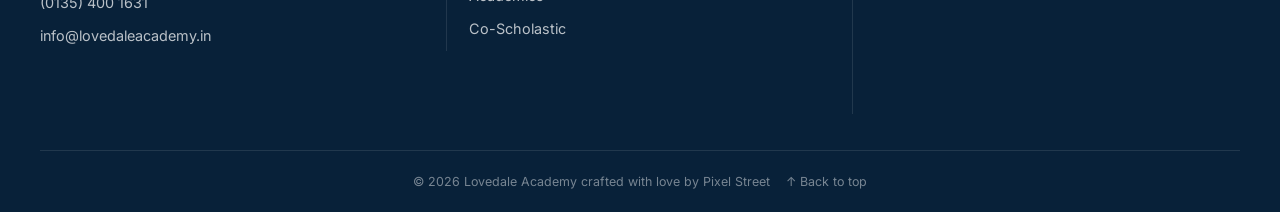
==== commit a917d038: "Refine header branding: replace baked PNG wordmark with high-res crest icon + native Plus Jakarta Sa" ====
--- a/about-us/index.html
+++ b/about-us/index.html
@@ -1,6 +1,6 @@
 <!doctype html>
 <html lang="en">
-<head><meta charset="utf-8"><meta name="viewport" content="width=device-width, initial-scale=1"><title>About Us | Lovedale Academy</title><meta name="description" content="About Lovedale Academy, its vision, mission and founders — an ICSE school in Dehradun since 1992."><meta name="theme-color" content="#082139"><meta property="og:title" content="About Us | Lovedale Academy"><meta property="og:description" content="Learn about our history, vision, mission and founders."><meta property="og:type" content="website"><link rel="icon" type="image/png" sizes="32x32" href="../assets/images/favicon-32.png"><link rel="apple-touch-icon" sizes="180x180" href="../assets/images/favicon.png"><link rel="preconnect" href="https://fonts.googleapis.com"><link rel="preconnect" href="https://fonts.gstatic.com" crossorigin><link rel="preload" as="image" href="../assets/images/site/media/2022/03/the-school-img.jpg" fetchpriority="high"><link rel="stylesheet" href="../assets/css/lovedale.css?v=10"></head>
+<head><meta charset="utf-8"><meta name="viewport" content="width=device-width, initial-scale=1"><title>About Us | Lovedale Academy</title><meta name="description" content="About Lovedale Academy, its vision, mission and founders — an ICSE school in Dehradun since 1992."><meta name="theme-color" content="#082139"><meta property="og:title" content="About Us | Lovedale Academy"><meta property="og:description" content="Learn about our history, vision, mission and founders."><meta property="og:type" content="website"><link rel="icon" type="image/png" sizes="32x32" href="../assets/images/favicon-32.png"><link rel="apple-touch-icon" sizes="180x180" href="../assets/images/favicon.png"><link rel="preconnect" href="https://fonts.googleapis.com"><link rel="preconnect" href="https://fonts.gstatic.com" crossorigin><link rel="preload" as="image" href="../assets/images/site/media/2022/03/the-school-img.jpg" fetchpriority="high"><link rel="stylesheet" href="../assets/css/lovedale.css?v=11"></head>
 <body id="top">
   <header class="site-header">
     <div class="topbar">
@@ -19,7 +19,7 @@
       </div>
     </div>
     <nav class="nav" aria-label="Main navigation"><div class="wrap">
-      <a class="brand" href="../"><img class="brand-mark" src="../assets/images/site/media/2022/04/Lovedale_trans_logo-1-full.png" alt="Lovedale Academy logo"><span><strong>Lovedale Academy</strong><span>Sincerity ⏺ Learning ⏺ Progress</span></span></a>
+      <a class="brand" href="../"><img class="brand-mark" src="../assets/images/favicon-512.png" alt="Lovedale Academy logo"><span class="brand-copy"><span class="brand-title">Lovedale Academy</span><span class="brand-motto">Sincerity &bull; Learning &bull; Progress</span></span></a>
       <button class="nav-toggle" type="button" aria-expanded="false" aria-label="Open navigation"><span></span><span></span><span></span><span></span></button>
       <ul class="menu"><li><a href="../">Home</a></li><li><a href="../about-us/" aria-current="page">About Us</a></li><li><a href="../admission/">Admission</a></li><li><a href="../academics/">Academics</a></li><li><a href="../co-scholastic/">Co-scholastic</a></li><li><a href="../contact-us/">Contact</a></li></ul>
     </div></nav>
--- a/assets/css/lovedale.css
+++ b/assets/css/lovedale.css
@@ -177,19 +177,43 @@
 
 .brand {
   display: flex;
-  width: min(325px, 30vw);
+  align-items: center;
+  gap: 14px;
+  text-decoration: none;
   flex: 0 0 auto;
 }
 
 .brand-mark {
-  width: 100%;
-  height: 58px;
+  width: 52px;
+  height: 52px;
   object-fit: contain;
-  object-position: left center;
-}
-
-.brand > span {
-  display: none;
+  flex-shrink: 0;
+}
+
+.brand-copy {
+  display: flex;
+  flex-direction: column;
+  justify-content: center;
+}
+
+.brand-title {
+  color: var(--ink-strong);
+  font-family: "Plus Jakarta Sans", sans-serif;
+  font-size: 1.25rem;
+  font-weight: 800;
+  letter-spacing: 0.04em;
+  line-height: 1.1;
+  text-transform: uppercase;
+}
+
+.brand-motto {
+  color: var(--gold);
+  font-family: "Plus Jakarta Sans", sans-serif;
+  font-size: 0.62rem;
+  font-weight: 700;
+  letter-spacing: 0.1em;
+  text-transform: uppercase;
+  margin-top: 3px;
 }
 
 .menu {
@@ -1286,18 +1310,23 @@
 
   .brand {
     display: flex;
-    width: min(250px, calc(100% - 62px));
+    align-items: center;
+    gap: 10px;
+    width: auto;
   }
 
   .brand-mark {
-    width: 100%;
-    height: 47px;
-    object-fit: contain;
-    object-position: left center;
-  }
-
-  .brand > span {
-    display: none;
+    width: 42px;
+    height: 42px;
+  }
+
+  .brand-title {
+    font-size: 1.02rem;
+  }
+
+  .brand-motto {
+    font-size: 0.54rem;
+    letter-spacing: 0.06em;
   }
 
   .nav-toggle {
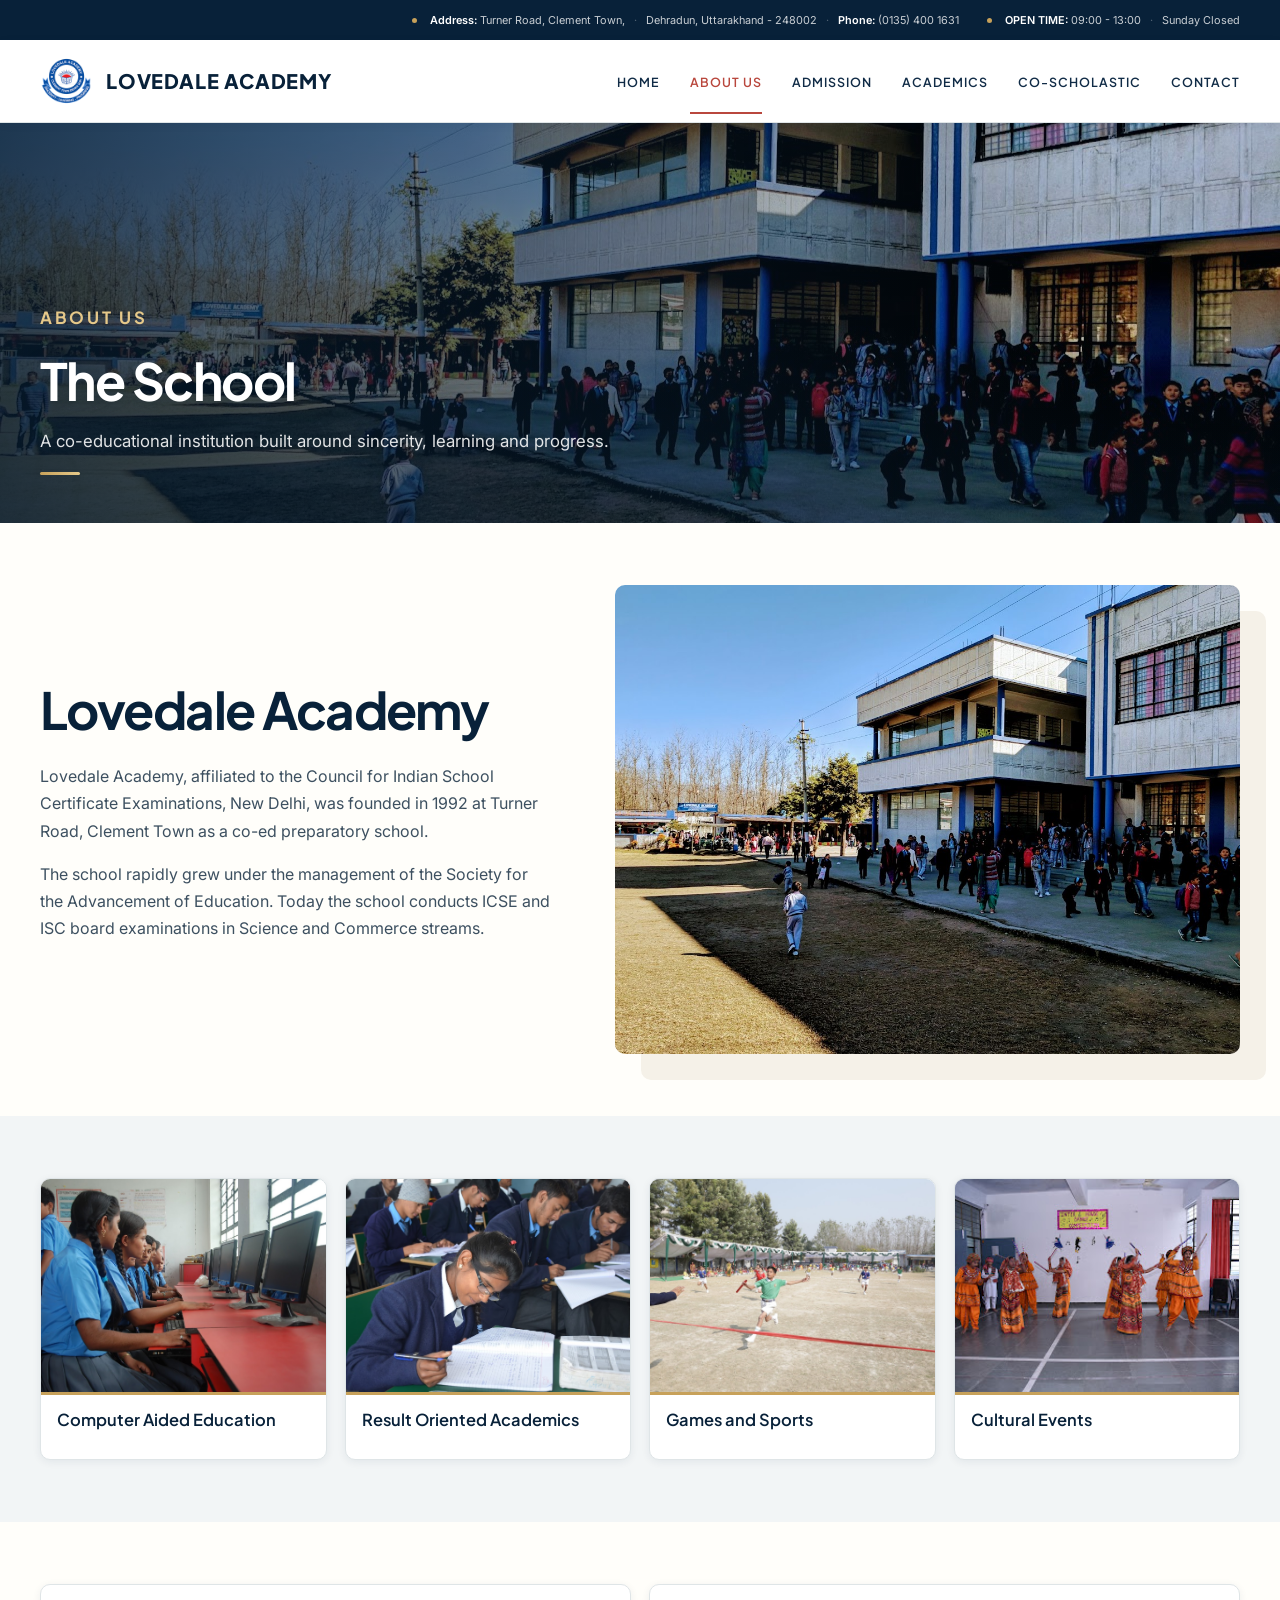
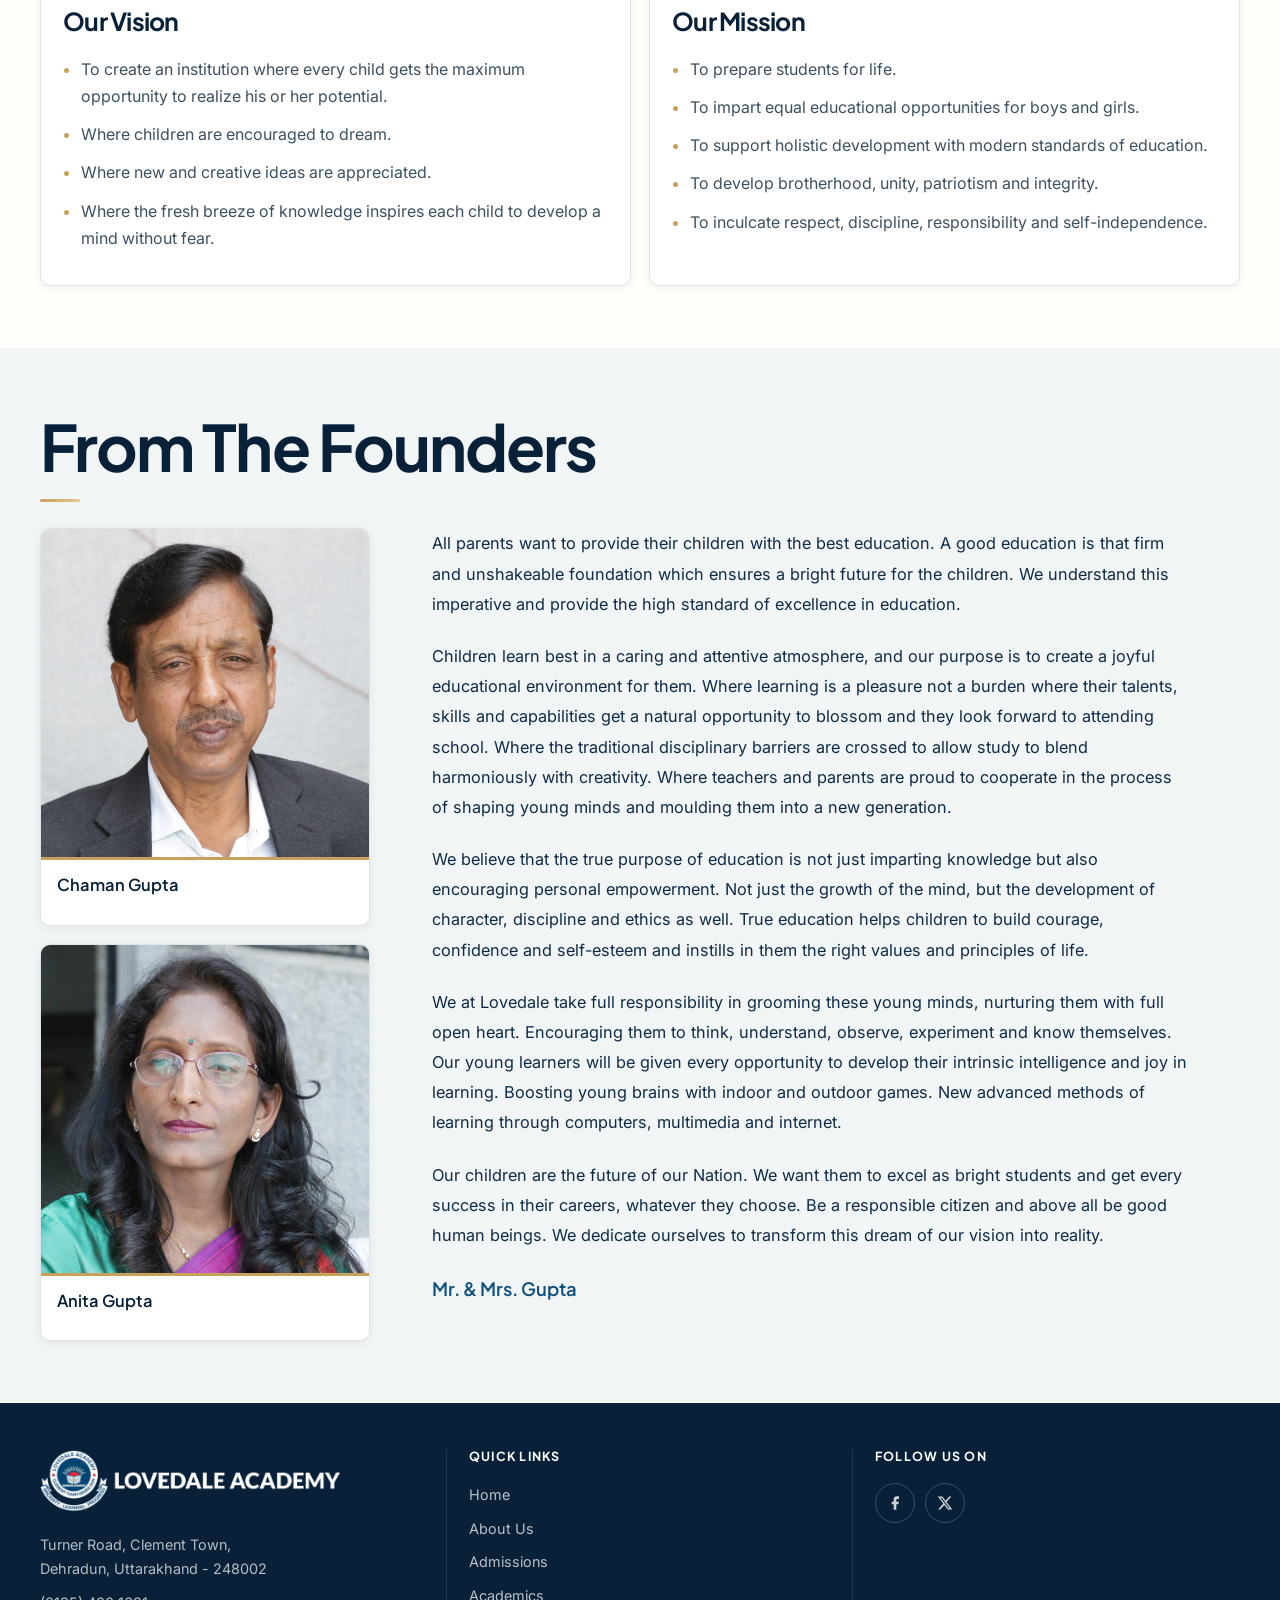
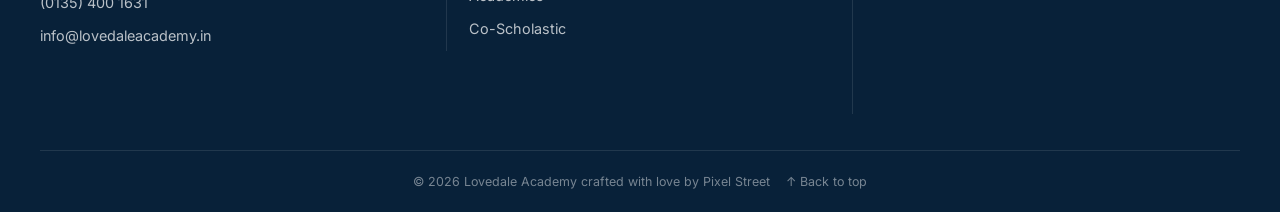
==== commit 037033cd: "Option 1 applied: Clean LOVEDALE ACADEMY header logo text, remove redundant motto from logo so main " ====
--- a/about-us/index.html
+++ b/about-us/index.html
@@ -1,6 +1,6 @@
 <!doctype html>
 <html lang="en">
-<head><meta charset="utf-8"><meta name="viewport" content="width=device-width, initial-scale=1"><title>About Us | Lovedale Academy</title><meta name="description" content="About Lovedale Academy, its vision, mission and founders — an ICSE school in Dehradun since 1992."><meta name="theme-color" content="#082139"><meta property="og:title" content="About Us | Lovedale Academy"><meta property="og:description" content="Learn about our history, vision, mission and founders."><meta property="og:type" content="website"><link rel="icon" type="image/png" sizes="32x32" href="../assets/images/favicon-32.png"><link rel="apple-touch-icon" sizes="180x180" href="../assets/images/favicon.png"><link rel="preconnect" href="https://fonts.googleapis.com"><link rel="preconnect" href="https://fonts.gstatic.com" crossorigin><link rel="preload" as="image" href="../assets/images/site/media/2022/03/the-school-img.jpg" fetchpriority="high"><link rel="stylesheet" href="../assets/css/lovedale.css?v=11"></head>
+<head><meta charset="utf-8"><meta name="viewport" content="width=device-width, initial-scale=1"><title>About Us | Lovedale Academy</title><meta name="description" content="About Lovedale Academy, its vision, mission and founders — an ICSE school in Dehradun since 1992."><meta name="theme-color" content="#082139"><meta property="og:title" content="About Us | Lovedale Academy"><meta property="og:description" content="Learn about our history, vision, mission and founders."><meta property="og:type" content="website"><link rel="icon" type="image/png" sizes="32x32" href="../assets/images/favicon-32.png"><link rel="apple-touch-icon" sizes="180x180" href="../assets/images/favicon.png"><link rel="preconnect" href="https://fonts.googleapis.com"><link rel="preconnect" href="https://fonts.gstatic.com" crossorigin><link rel="preload" as="image" href="../assets/images/site/media/2022/03/the-school-img.jpg" fetchpriority="high"><link rel="stylesheet" href="../assets/css/lovedale.css?v=12"></head>
 <body id="top">
   <header class="site-header">
     <div class="topbar">
@@ -19,7 +19,7 @@
       </div>
     </div>
     <nav class="nav" aria-label="Main navigation"><div class="wrap">
-      <a class="brand" href="../"><img class="brand-mark" src="../assets/images/favicon-512.png" alt="Lovedale Academy logo"><span class="brand-copy"><span class="brand-title">Lovedale Academy</span><span class="brand-motto">Sincerity &bull; Learning &bull; Progress</span></span></a>
+      <a class="brand" href="../"><img class="brand-mark" src="../assets/images/favicon-512.png" alt="Lovedale Academy logo"><span class="brand-copy"><span class="brand-title">Lovedale Academy</span></span></a>
       <button class="nav-toggle" type="button" aria-expanded="false" aria-label="Open navigation"><span></span><span></span><span></span><span></span></button>
       <ul class="menu"><li><a href="../">Home</a></li><li><a href="../about-us/" aria-current="page">About Us</a></li><li><a href="../admission/">Admission</a></li><li><a href="../academics/">Academics</a></li><li><a href="../co-scholastic/">Co-scholastic</a></li><li><a href="../contact-us/">Contact</a></li></ul>
     </div></nav>
--- a/assets/css/lovedale.css
+++ b/assets/css/lovedale.css
@@ -202,18 +202,8 @@
   font-size: 1.25rem;
   font-weight: 800;
   letter-spacing: 0.04em;
-  line-height: 1.1;
+  line-height: 1;
   text-transform: uppercase;
-}
-
-.brand-motto {
-  color: var(--gold);
-  font-family: "Plus Jakarta Sans", sans-serif;
-  font-size: 0.62rem;
-  font-weight: 700;
-  letter-spacing: 0.1em;
-  text-transform: uppercase;
-  margin-top: 3px;
 }
 
 .menu {
@@ -1322,11 +1312,6 @@
 
   .brand-title {
     font-size: 1.02rem;
-  }
-
-  .brand-motto {
-    font-size: 0.54rem;
-    letter-spacing: 0.06em;
   }
 
   .nav-toggle {
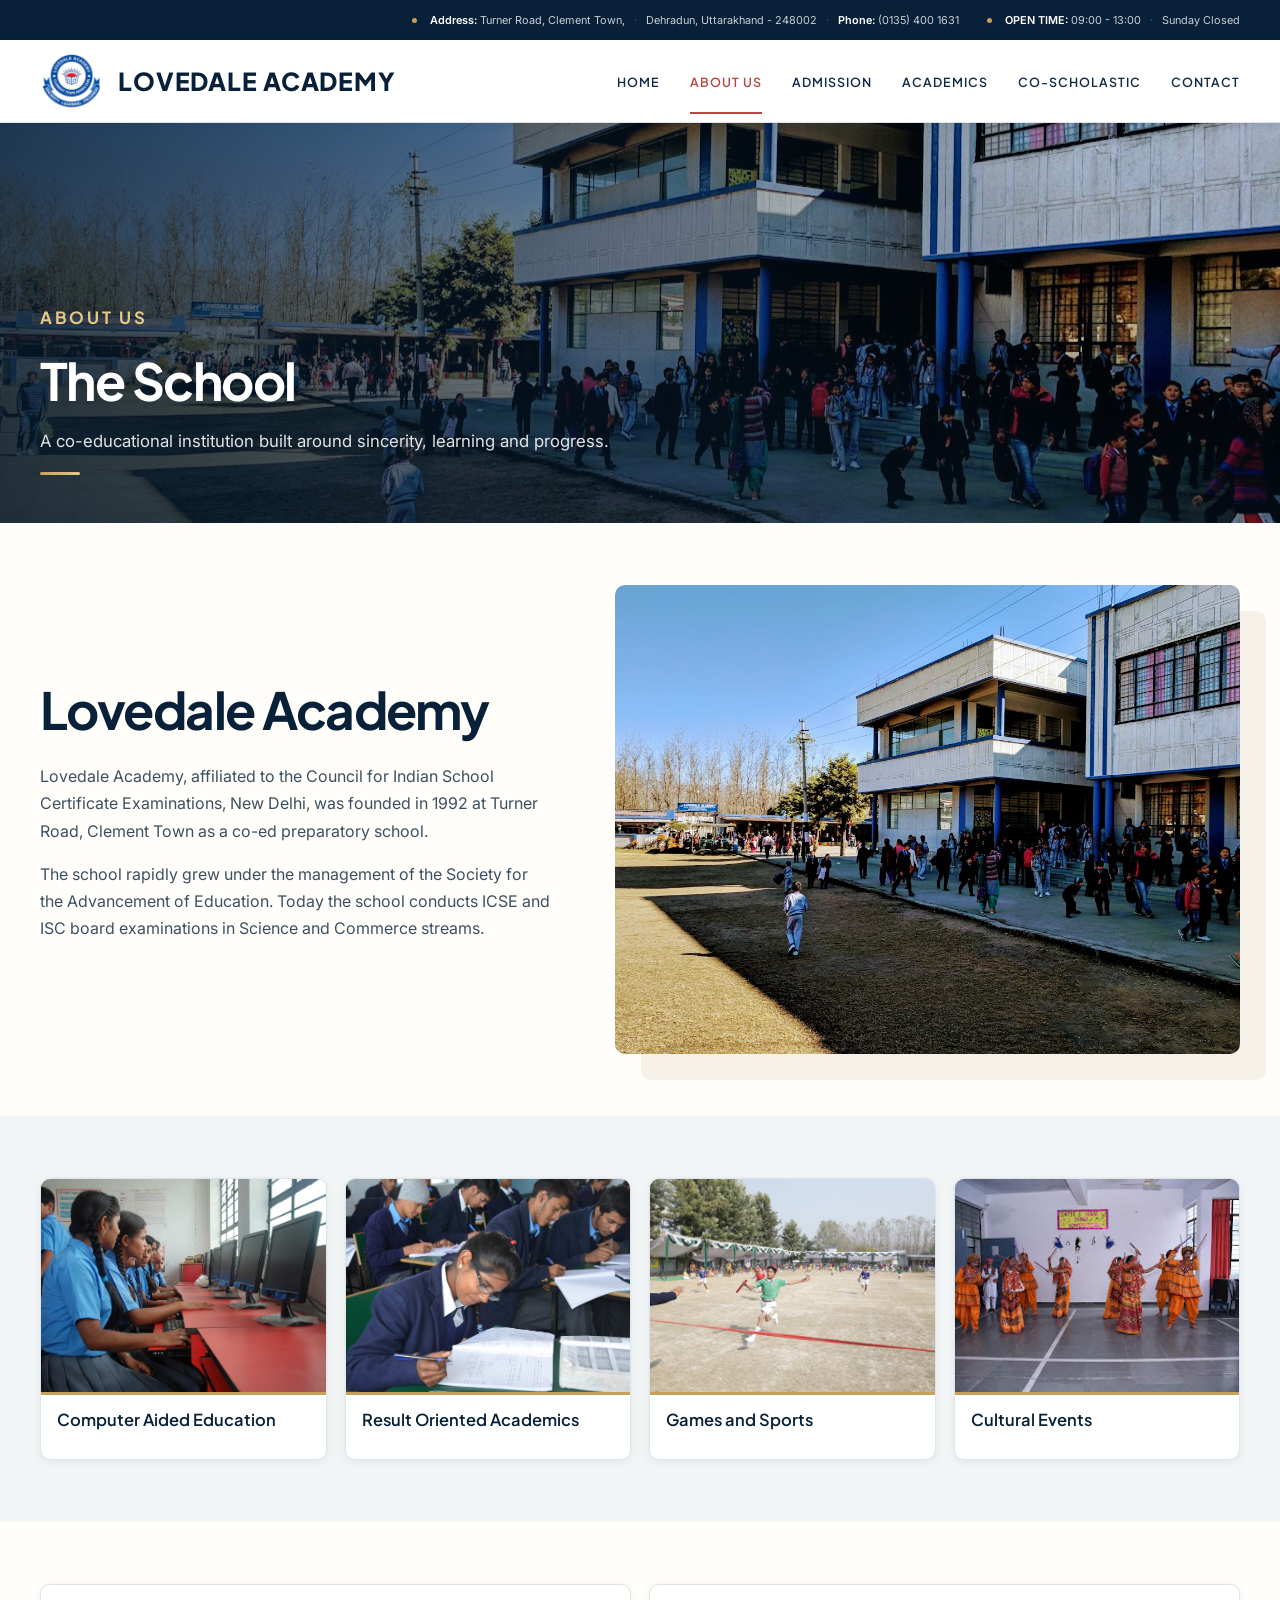
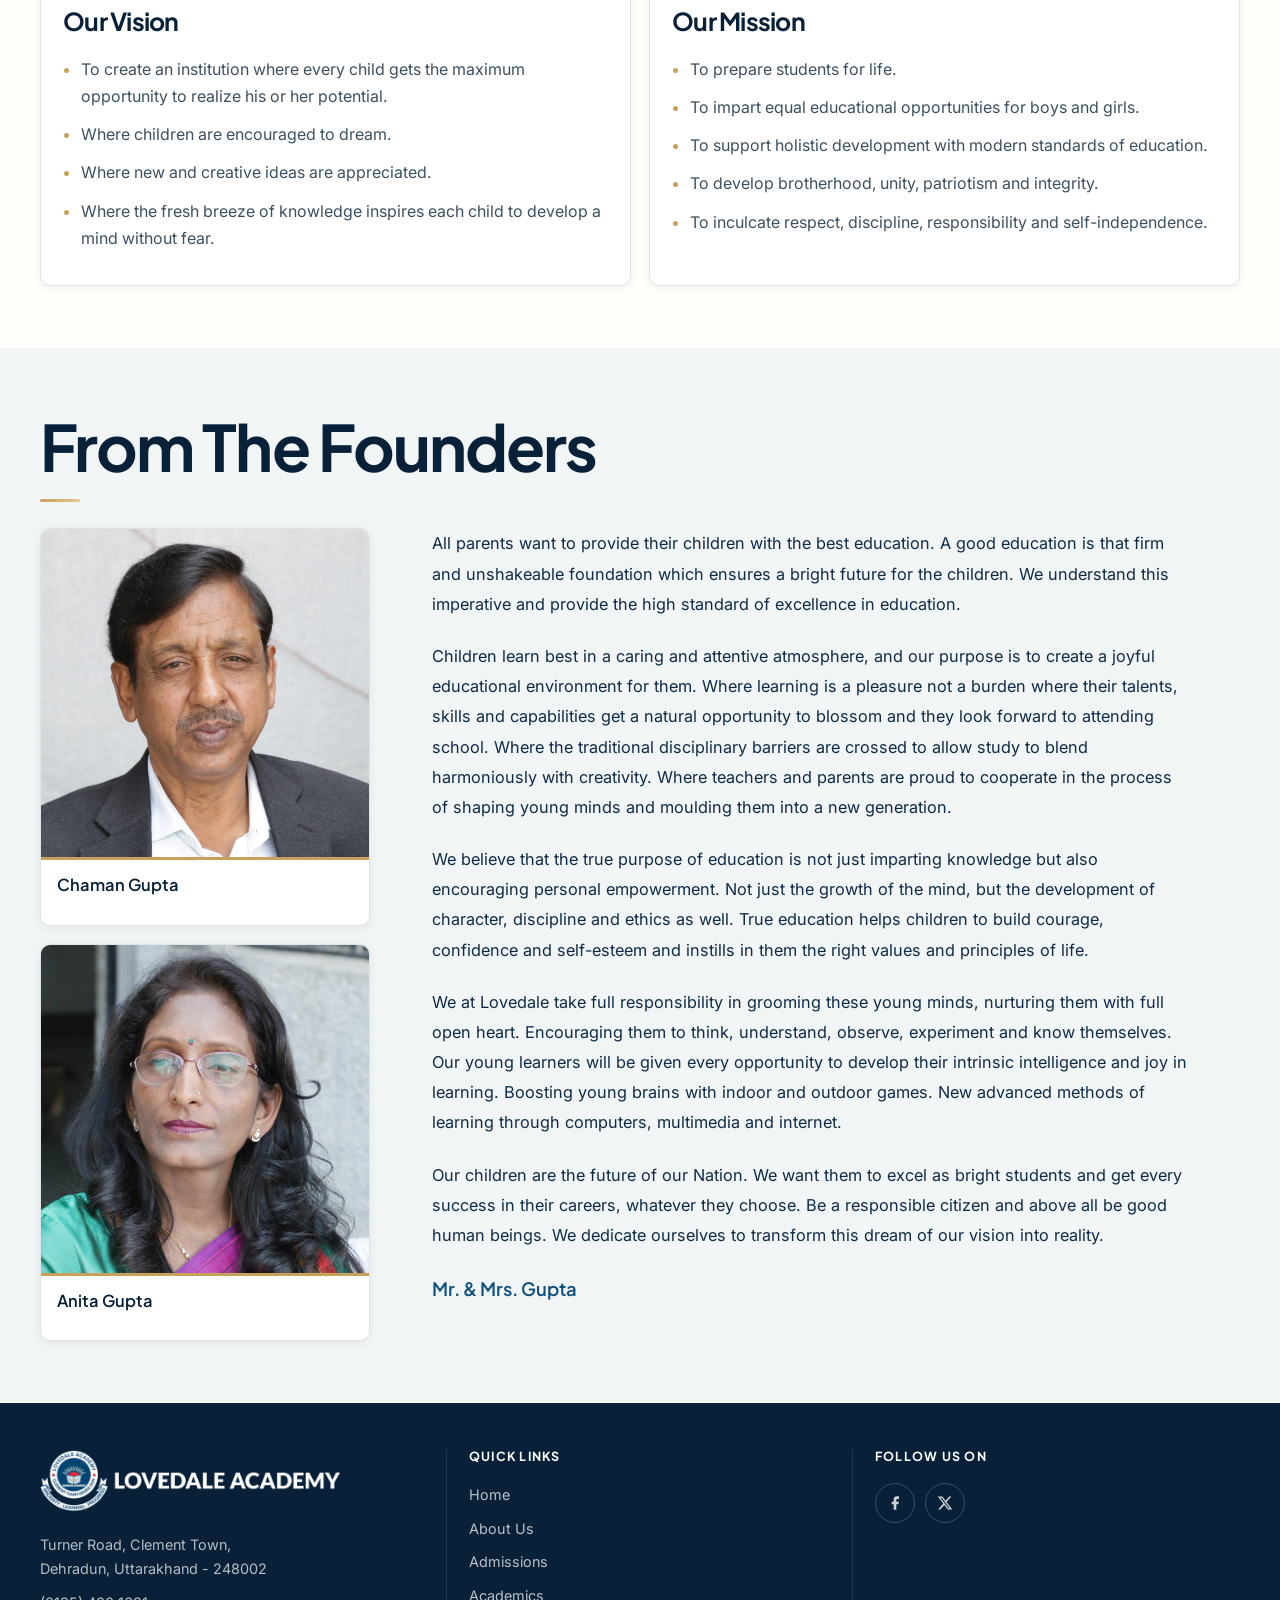
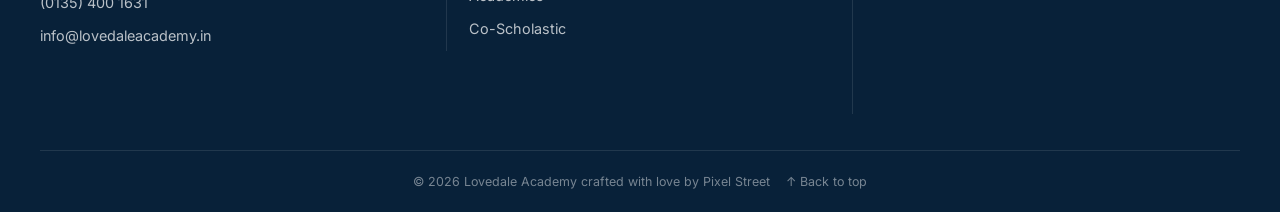
==== commit 751c8050: "Upgrade header brand size: 62px crest icon + 1.55rem LOVEDALE ACADEMY title on desktop (48px / 1.15r" ====
--- a/about-us/index.html
+++ b/about-us/index.html
@@ -1,6 +1,6 @@
 <!doctype html>
 <html lang="en">
-<head><meta charset="utf-8"><meta name="viewport" content="width=device-width, initial-scale=1"><title>About Us | Lovedale Academy</title><meta name="description" content="About Lovedale Academy, its vision, mission and founders — an ICSE school in Dehradun since 1992."><meta name="theme-color" content="#082139"><meta property="og:title" content="About Us | Lovedale Academy"><meta property="og:description" content="Learn about our history, vision, mission and founders."><meta property="og:type" content="website"><link rel="icon" type="image/png" sizes="32x32" href="../assets/images/favicon-32.png"><link rel="apple-touch-icon" sizes="180x180" href="../assets/images/favicon.png"><link rel="preconnect" href="https://fonts.googleapis.com"><link rel="preconnect" href="https://fonts.gstatic.com" crossorigin><link rel="preload" as="image" href="../assets/images/site/media/2022/03/the-school-img.jpg" fetchpriority="high"><link rel="stylesheet" href="../assets/css/lovedale.css?v=12"></head>
+<head><meta charset="utf-8"><meta name="viewport" content="width=device-width, initial-scale=1"><title>About Us | Lovedale Academy</title><meta name="description" content="About Lovedale Academy, its vision, mission and founders — an ICSE school in Dehradun since 1992."><meta name="theme-color" content="#082139"><meta property="og:title" content="About Us | Lovedale Academy"><meta property="og:description" content="Learn about our history, vision, mission and founders."><meta property="og:type" content="website"><link rel="icon" type="image/png" sizes="32x32" href="../assets/images/favicon-32.png"><link rel="apple-touch-icon" sizes="180x180" href="../assets/images/favicon.png"><link rel="preconnect" href="https://fonts.googleapis.com"><link rel="preconnect" href="https://fonts.gstatic.com" crossorigin><link rel="preload" as="image" href="../assets/images/site/media/2022/03/the-school-img.jpg" fetchpriority="high"><link rel="stylesheet" href="../assets/css/lovedale.css?v=13"></head>
 <body id="top">
   <header class="site-header">
     <div class="topbar">
--- a/assets/css/lovedale.css
+++ b/assets/css/lovedale.css
@@ -178,14 +178,14 @@
 .brand {
   display: flex;
   align-items: center;
-  gap: 14px;
+  gap: 16px;
   text-decoration: none;
   flex: 0 0 auto;
 }
 
 .brand-mark {
-  width: 52px;
-  height: 52px;
+  width: 62px;
+  height: 62px;
   object-fit: contain;
   flex-shrink: 0;
 }
@@ -199,9 +199,9 @@
 .brand-title {
   color: var(--ink-strong);
   font-family: "Plus Jakarta Sans", sans-serif;
-  font-size: 1.25rem;
+  font-size: 1.55rem;
   font-weight: 800;
-  letter-spacing: 0.04em;
+  letter-spacing: 0.035em;
   line-height: 1;
   text-transform: uppercase;
 }
@@ -1301,17 +1301,17 @@
   .brand {
     display: flex;
     align-items: center;
-    gap: 10px;
+    gap: 12px;
     width: auto;
   }
 
   .brand-mark {
-    width: 42px;
-    height: 42px;
+    width: 48px;
+    height: 48px;
   }
 
   .brand-title {
-    font-size: 1.02rem;
+    font-size: 1.15rem;
   }
 
   .nav-toggle {
